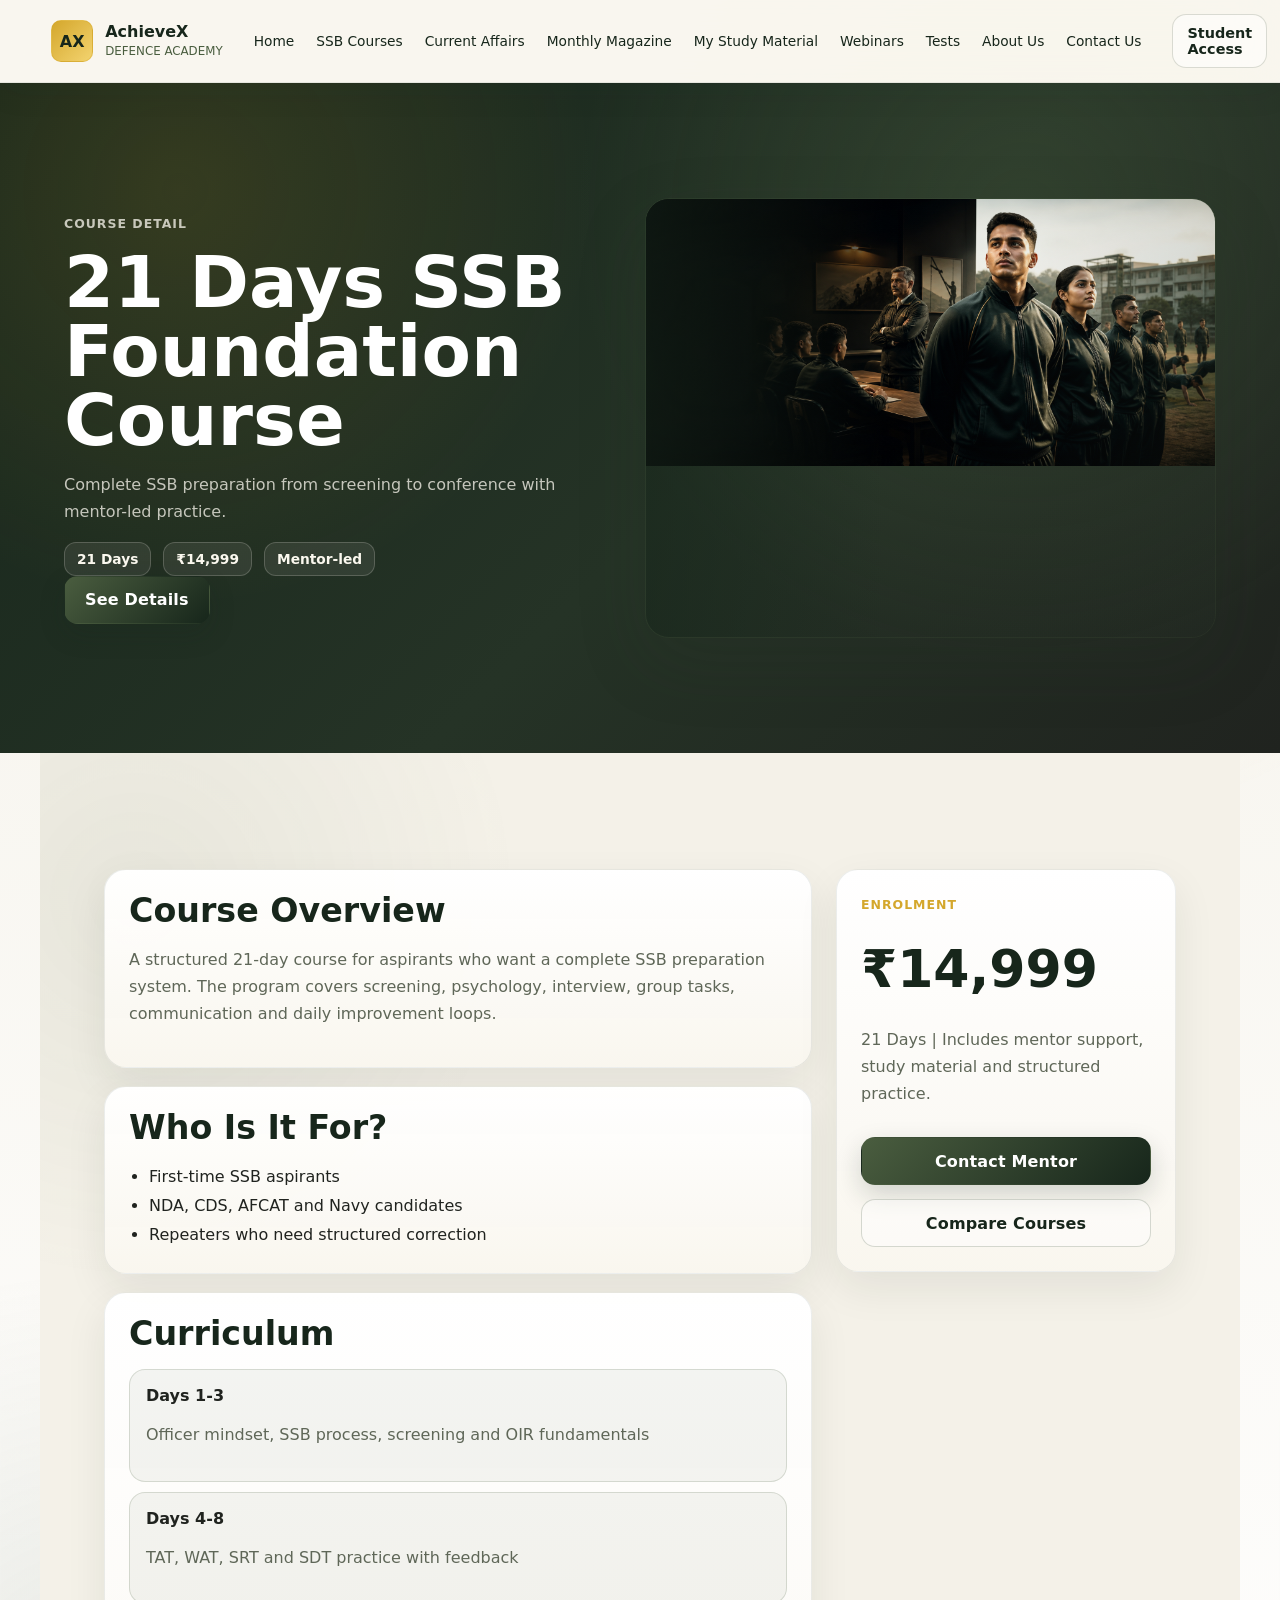
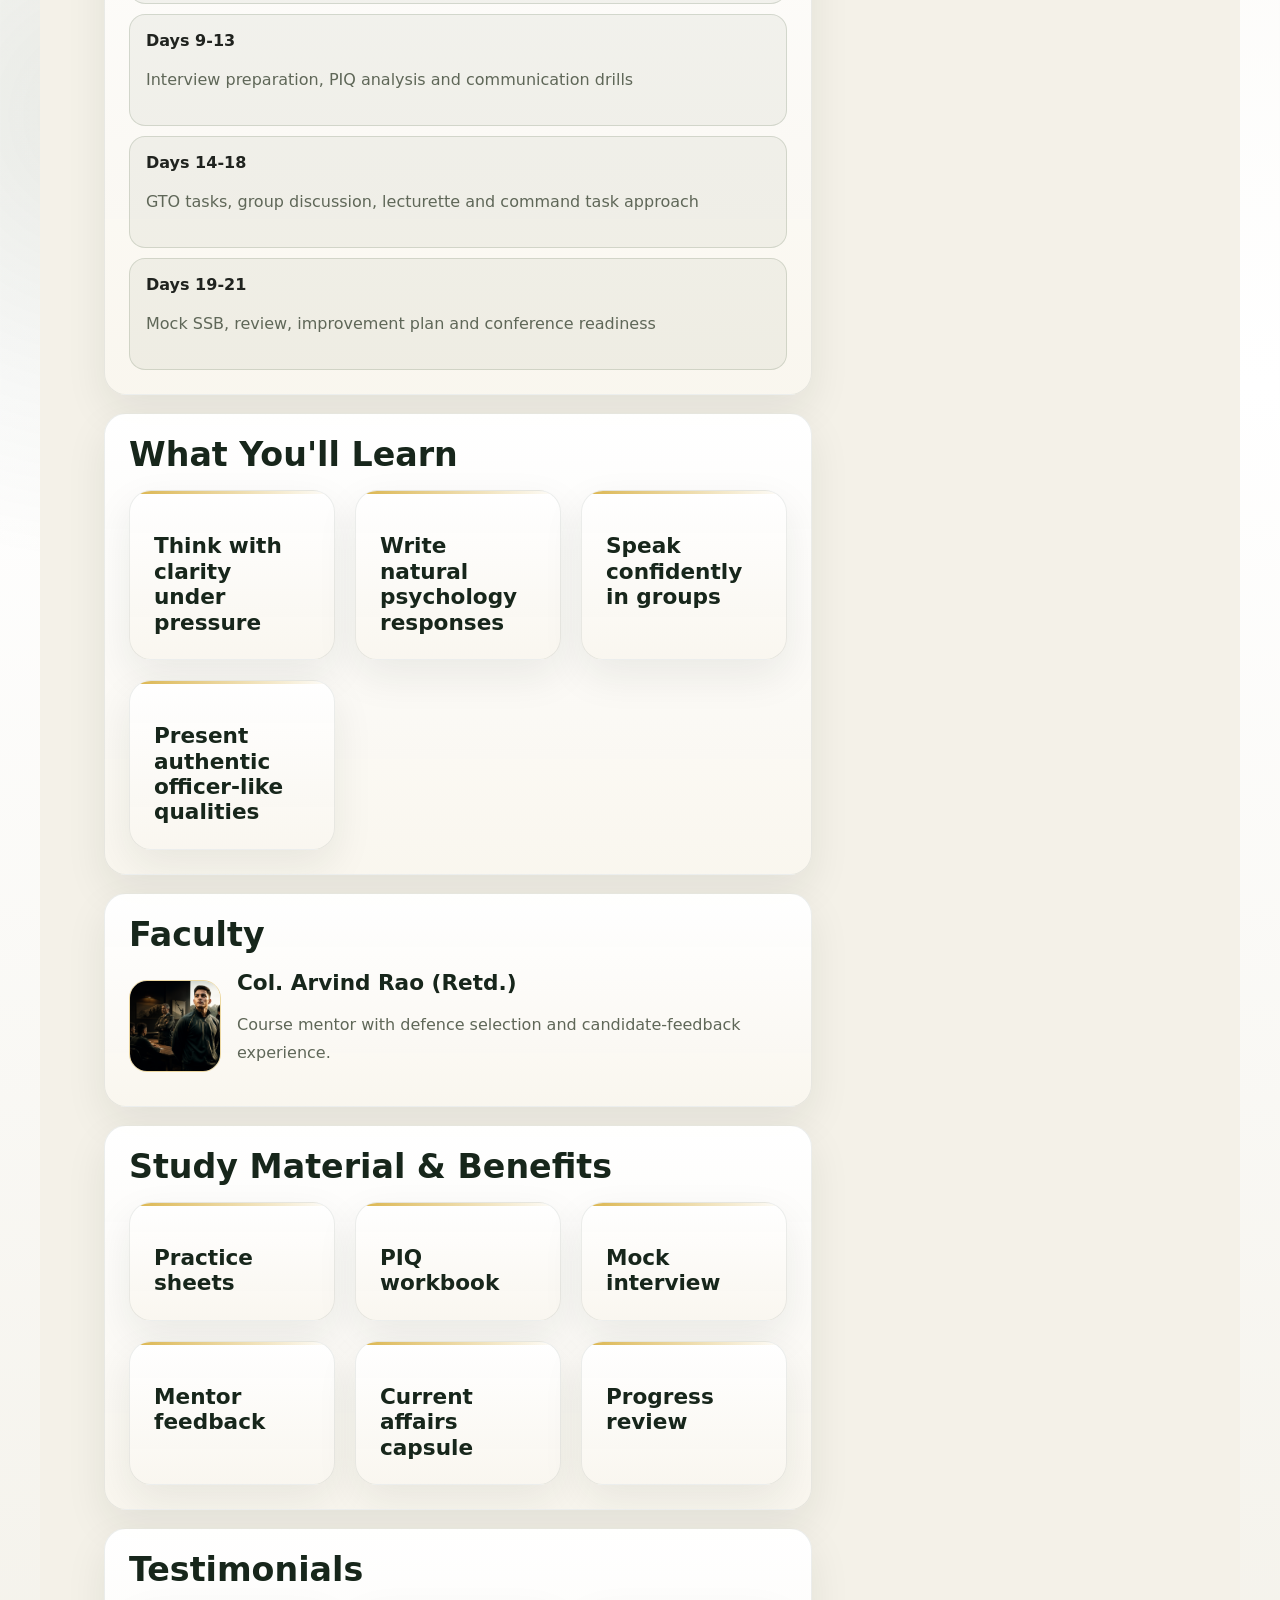
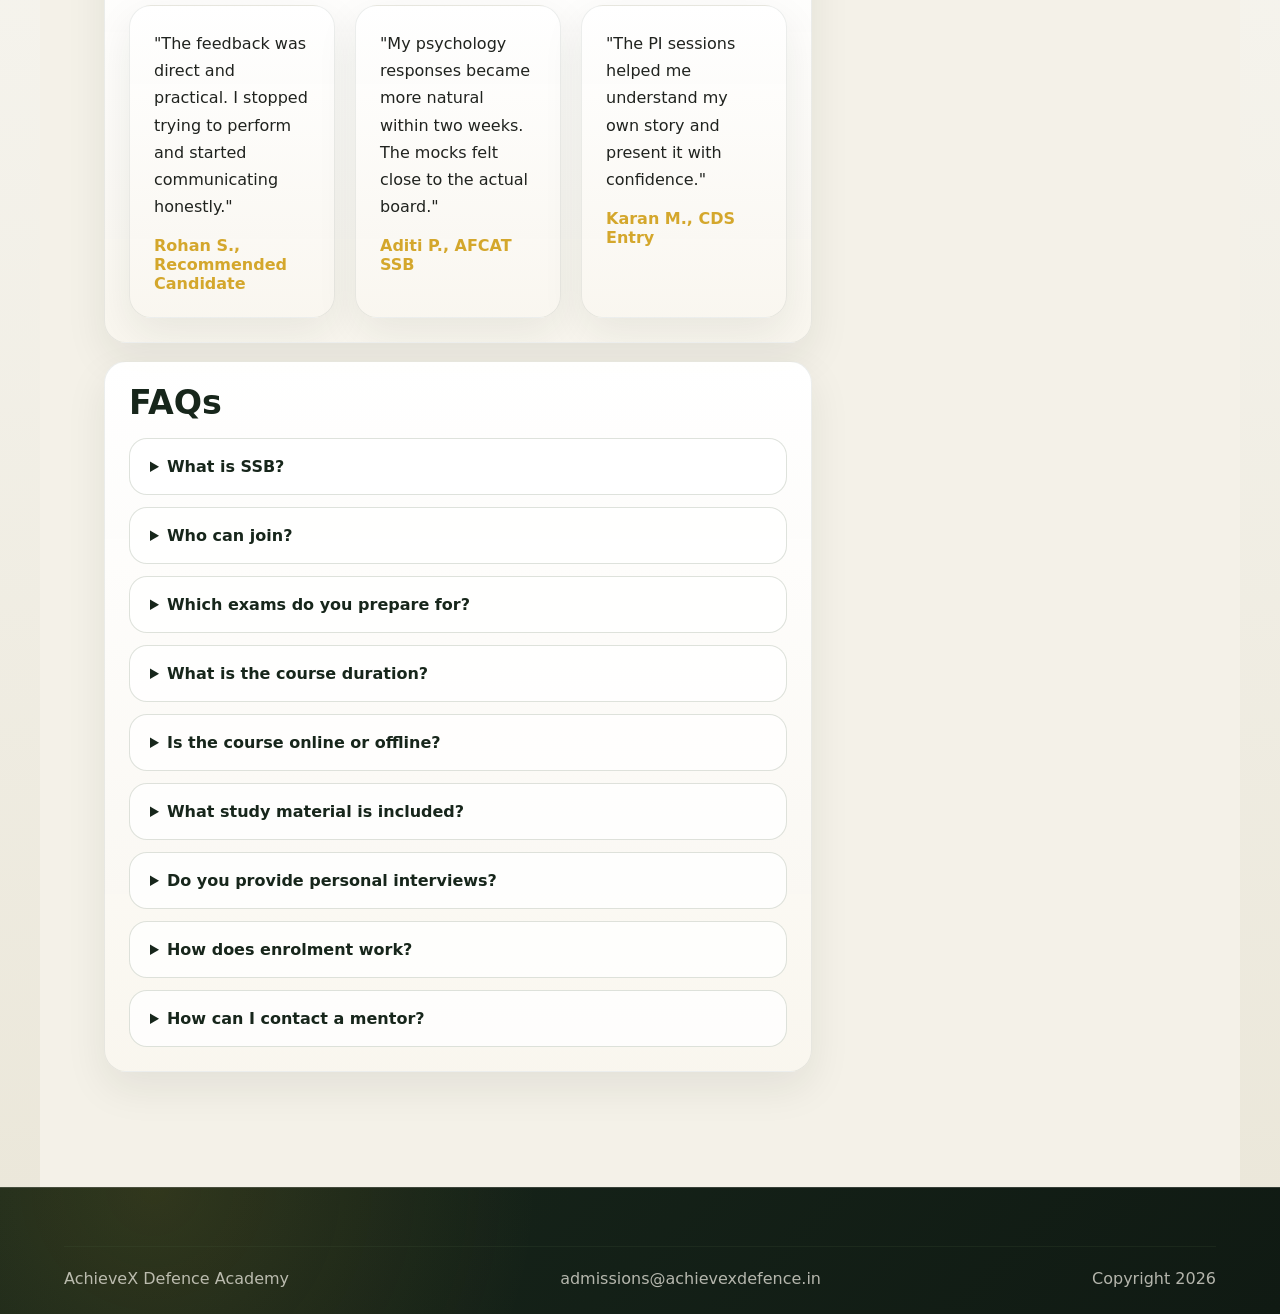
==== course.html @ bbbf5301 "Add files via upload" ====
<!doctype html>
<html lang="en">
  <head>
    <meta charset="UTF-8" />
    <meta name="viewport" content="width=device-width, initial-scale=1.0" />
    <title>Course Detail | AchieveX Defence Academy</title>
    <meta name="description" content="Detailed SSB course overview, curriculum, faculty, benefits, testimonials, FAQs and enrolment options." />
    <meta property="og:title" content="AchieveX Defence Academy Course Detail" />
    <meta property="og:description" content="Explore SSB course duration, curriculum, outcomes, pricing and mentor support." />
    <meta property="og:image" content="assets/ssb-hero.png" />
    <link rel="stylesheet" href="styles.css" />
  </head>
  <body>
    <header class="site-header" data-header>
      <a class="brand" href="index.html" aria-label="AchieveX Defence Academy home">
        <span class="brand-mark">AX</span>
        <span><strong>AchieveX</strong><small>Defence Academy</small></span>
      </a>
      <button class="menu-toggle icon-button" type="button" data-menu-toggle aria-label="Open navigation"><span></span><span></span><span></span></button>
      <nav class="main-nav" data-nav aria-label="Primary navigation">
        <a href="index.html#home">Home</a>
        <a href="index.html#courses">SSB Courses</a>
        <a href="index.html#current-affairs">Current Affairs</a>
        <a href="index.html#magazine">Monthly Magazine</a>
        <a href="index.html#materials">My Study Material</a>
        <a href="index.html#webinars">Webinars</a>
        <a href="index.html#tests">Tests</a>
        <a href="index.html#about">About Us</a>
        <a href="index.html#contact">Contact Us</a>
      </nav>
      <div class="header-actions">
        <a class="link-button" href="login.html">Student Access</a>
      </div>
    </header>

    <main>
      <section class="course-hero section-dark" data-course-detail>
        <div class="course-hero-copy reveal">
          <p class="eyebrow">Course Detail</p>
          <h1 data-course-title>SSB Course</h1>
          <p data-course-summary></p>
          <div class="course-meta-row">
            <span data-course-duration></span>
            <span data-course-price></span>
            <span>Mentor-led</span>
          </div>
          <a class="btn btn-primary" href="#contact">See Details</a>
        </div>
        <div class="course-hero-image reveal">
          <img src="assets/ssb-hero.png" alt="AchieveX course training environment" />
        </div>
      </section>

      <section class="section course-detail-layout">
        <article class="detail-main">
          <div class="detail-block reveal">
            <h2>Course Overview</h2>
            <p data-course-overview></p>
          </div>
          <div class="detail-block reveal">
            <h2>Who Is It For?</h2>
            <ul data-course-audience></ul>
          </div>
          <div class="detail-block reveal">
            <h2>Curriculum</h2>
            <div class="curriculum-list" data-course-curriculum></div>
          </div>
          <div class="detail-block reveal">
            <h2>What You'll Learn</h2>
            <div class="learning-grid" data-course-learning></div>
          </div>
          <div class="detail-block reveal">
            <h2>Faculty</h2>
            <div class="mini-mentor" data-course-faculty></div>
          </div>
          <div class="detail-block reveal">
            <h2>Study Material & Benefits</h2>
            <div class="benefit-grid" data-course-benefits></div>
          </div>
          <div class="detail-block reveal">
            <h2>Testimonials</h2>
            <div class="testimonial-grid compact" data-testimonials></div>
          </div>
          <div class="detail-block reveal">
            <h2>FAQs</h2>
            <div class="accordion" data-faqs></div>
          </div>
        </article>
        <aside class="pricing-card reveal">
          <p class="eyebrow">Enrolment</p>
          <h2 data-course-price-side></h2>
          <p data-course-side-copy></p>
          <a class="btn btn-primary" href="#contact">Contact Mentor</a>
          <a class="btn btn-secondary" href="index.html#courses">Compare Courses</a>
        </aside>
      </section>
    </main>

    <footer class="site-footer compact-footer">
      <div class="footer-bottom">
        <span>AchieveX Defence Academy</span>
        <span>admissions@achievexdefence.in</span>
        <span>Copyright 2026</span>
      </div>
    </footer>

    <script src="script.js"></script>
  </body>
</html>
---- styles.css ----
:root {
  --black: #17261b;
  --black-2: #253326;
  --charcoal: #20231f;
  --charcoal-2: #343a2f;
  --green: #17261b;
  --green-2: #253326;
  --olive: #4a5d3f;
  --ivory: #f4f1e8;
  --beige: #eae6d8;
  --gold: #d4a72c;
  --gold-2: #e6b936;
  --white: #ffffff;
  --soft: #fbf8ef;
  --muted: #5f6758;
  --line: rgba(74, 93, 63, 0.18);
  --line-gold: rgba(212, 167, 44, 0.42);
  --dark-line: rgba(244, 241, 232, 0.16);
  --shadow: 0 24px 70px rgba(37, 51, 38, 0.15);
  --radius: 24px;
  font-family: Inter, Manrope, Poppins, ui-sans-serif, system-ui, -apple-system, BlinkMacSystemFont, "Segoe UI", sans-serif;
  color: var(--charcoal);
  background: var(--ivory);
}

* {
  box-sizing: border-box;
}

html {
  scroll-behavior: smooth;
}

body {
  margin: 0;
  color: var(--charcoal);
  background:
    radial-gradient(circle at 82% 7%, rgba(212, 167, 44, 0.16), transparent 32rem),
    radial-gradient(circle at 8% 38%, rgba(74, 93, 63, 0.12), transparent 28rem),
    linear-gradient(180deg, var(--ivory), #ffffff 44%, var(--beige));
  overflow-x: hidden;
}

a {
  color: inherit;
  text-decoration: none;
}

img {
  display: block;
  max-width: 100%;
}

button,
input,
select,
textarea {
  font: inherit;
}

button {
  cursor: pointer;
}

.site-header {
  position: sticky;
  top: 0;
  z-index: 50;
  display: flex;
  align-items: center;
  gap: 22px;
  min-height: 78px;
  padding: 14px clamp(18px, 4vw, 54px);
  background: rgba(250, 247, 240, 0.86);
  border-bottom: 1px solid rgba(23, 38, 27, 0.08);
  box-shadow: 0 12px 30px rgba(23, 38, 27, 0.06);
  backdrop-filter: blur(18px);
}

.brand {
  display: inline-flex;
  align-items: center;
  gap: 12px;
  min-width: max-content;
}

.brand-mark {
  display: grid;
  place-items: center;
  width: 42px;
  height: 42px;
  border: 1px solid var(--line-gold);
  border-radius: 10px;
  color: var(--green);
  background: linear-gradient(135deg, var(--gold), #f3d36f);
  font-weight: 900;
  letter-spacing: 0;
}

.brand strong,
.brand small {
  display: block;
  line-height: 1.05;
}

.brand strong {
  color: var(--green);
  font-size: 1rem;
  letter-spacing: 0;
}

.brand small {
  margin-top: 4px;
  color: var(--olive);
  font-size: 0.74rem;
  text-transform: uppercase;
}

.main-nav {
  display: flex;
  align-items: center;
  justify-content: center;
  gap: 4px;
  flex: 1;
}

.main-nav a,
.main-nav button {
  border: 0;
  color: var(--green);
  background: transparent;
  padding: 10px 9px;
  border-radius: 12px;
  font-size: 0.86rem;
  white-space: nowrap;
  transition: color 180ms ease, background 180ms ease;
}

.main-nav a:hover,
.main-nav button:hover {
  color: var(--olive);
  background: rgba(74, 93, 63, 0.1);
}

.nav-group {
  position: relative;
}

.mega-menu {
  position: absolute;
  top: calc(100% + 10px);
  left: 0;
  display: grid;
  min-width: 260px;
  padding: 10px;
  opacity: 0;
  pointer-events: none;
  transform: translateY(8px);
  background: rgba(255, 255, 255, 0.96);
  border: 1px solid var(--line);
  border-radius: 18px;
  box-shadow: var(--shadow);
  transition: opacity 180ms ease, transform 180ms ease;
}

.nav-group:hover .mega-menu,
.nav-group:focus-within .mega-menu {
  opacity: 1;
  pointer-events: auto;
  transform: translateY(0);
}

.header-actions {
  display: flex;
  align-items: center;
  gap: 10px;
}

.link-button {
  color: var(--green);
  font-weight: 700;
  font-size: 0.9rem;
}

.btn {
  display: inline-flex;
  align-items: center;
  justify-content: center;
  min-height: 48px;
  padding: 0 20px;
  border-radius: 14px;
  border: 1px solid transparent;
  font-weight: 900;
  letter-spacing: 0.01em;
  transition: transform 180ms ease, box-shadow 180ms ease, border-color 180ms ease, background 180ms ease;
}

.btn:hover {
  transform: translateY(-2px);
}

.btn-primary {
  color: var(--white);
  background: linear-gradient(135deg, var(--olive), var(--green));
  box-shadow: 0 10px 26px rgba(23, 38, 27, 0.18);
}

.btn-primary:hover {
  box-shadow: 0 14px 30px rgba(23, 38, 27, 0.22);
}

.btn-secondary {
  color: var(--green);
  background: rgba(255, 255, 255, 0.42);
  border-color: rgba(74, 93, 63, 0.22);
}

.btn-secondary:hover {
  border-color: var(--line-gold);
  box-shadow: 0 12px 34px rgba(74, 93, 63, 0.14);
}

.btn-small {
  min-height: 42px;
  padding-inline: 16px;
  font-size: 0.88rem;
}

.btn-ghost {
  min-height: 42px;
  color: var(--gold);
  background: rgba(212, 167, 44, 0.1);
  border-color: var(--line-gold);
}

.site-header .link-button {
  padding: 10px 14px;
  border: 1px solid rgba(74, 93, 63, 0.2);
  border-radius: 14px;
  background: rgba(255, 255, 255, 0.5);
}

.hero .btn-secondary,
.course-hero .btn-secondary,
.login-hero .btn-secondary,
#journey .btn-secondary,
.site-footer .btn-secondary,
.menu-toggle {
  display: none;
  width: 44px;
  height: 44px;
  border: 1px solid var(--line);
  border-radius: 12px;
  background: var(--white);
}

.menu-toggle span {
  display: block;
  width: 18px;
  height: 2px;
  margin: 4px auto;
  background: var(--green);
}

.section-dark,
.section {
  position: relative;
  padding: clamp(72px, 9vw, 126px) clamp(18px, 5vw, 72px);
}

.section-panel {
  background:
    radial-gradient(circle at 12% 8%, rgba(212, 167, 44, 0.12), transparent 24rem),
    linear-gradient(180deg, var(--ivory), var(--beige));
  border-block: 1px solid rgba(74, 93, 63, 0.14);
}

.hero {
  display: grid;
  grid-template-columns: minmax(0, 0.88fr) minmax(360px, 1.12fr);
  align-items: center;
  min-height: calc(100vh - 78px);
  gap: clamp(30px, 5vw, 76px);
  overflow: hidden;
  background:
    linear-gradient(115deg, rgba(23, 38, 27, 0.96), rgba(21, 31, 26, 0.92) 48%, rgba(14, 17, 14, 0.96)),
    radial-gradient(circle at 12% 18%, rgba(74, 93, 63, 0.78), transparent 30rem),
    radial-gradient(circle at 64% 18%, rgba(212, 167, 44, 0.18), transparent 28rem);
  box-shadow: inset 0 1px 0 rgba(255, 255, 255, 0.04);
}

.hero::before {
  content: "";
  position: absolute;
  inset: 0;
  pointer-events: none;
  opacity: 0.16;
  background-image:
    linear-gradient(rgba(244, 241, 232, 0.08) 1px, transparent 1px),
    linear-gradient(90deg, rgba(244, 241, 232, 0.06) 1px, transparent 1px);
  background-size: 56px 56px;
  mask-image: linear-gradient(180deg, black, transparent 82%);
}

.hero-content,
.hero-media {
  position: relative;
  z-index: 1;
}

.eyebrow {
  margin: 0 0 14px;
  color: var(--gold);
  font-size: 0.78rem;
  font-weight: 900;
  letter-spacing: 0.08em;
  text-transform: uppercase;
}

h1,
h2,
h3,
p {
  overflow-wrap: anywhere;
}

h1,
h2,
h3 {
  margin: 0;
  color: var(--green);
  letter-spacing: 0;
}

h1 {
  max-width: 760px;
  font-size: clamp(3rem, 6vw, 4.5rem);
  line-height: 0.96;
}

h2 {
  font-size: clamp(2.2rem, 4.2vw, 3.25rem);
  line-height: 1.02;
}

h3 {
  font-size: 1.35rem;
  line-height: 1.18;
}

p {
  color: var(--muted);
  line-height: 1.7;
}

.hero h1,
.hero h2,
.hero h3,
.course-hero h1,
.course-hero h2,
.course-hero h3,
.login-hero h1,
.login-hero h2,
.login-hero h3,
#journey h1,
#journey h2,
#journey h3,
.site-footer h1,
.site-footer h2,
.site-footer h3 {
  color: var(--white);
}

.hero p,
.course-hero p,
.login-hero p,
#journey p,
.site-footer p {
  color: rgba(244, 241, 232, 0.78);
}

.hero-copy {
  max-width: 650px;
  margin: 24px 0;
  color: var(--soft);
  font-size: clamp(1.04rem, 1.6vw, 1.2rem);
}

.exam-pills,
.hero-actions,
.center-actions,
.course-meta-row,
.social-row {
  display: flex;
  flex-wrap: wrap;
  gap: 12px;
  align-items: center;
}

.exam-pills span,
.course-meta-row span {
  display: inline-flex;
  min-height: 34px;
  align-items: center;
  padding: 0 12px;
  color: var(--soft);
  border: 1px solid rgba(244, 241, 232, 0.2);
  border-radius: 12px;
  background: rgba(244, 241, 232, 0.08);
  font-weight: 800;
  font-size: 0.86rem;
}

.hero-actions {
  margin-top: 34px;
}

.hero-media {
  min-height: 610px;
  border-radius: var(--radius);
  overflow: hidden;
  box-shadow: var(--shadow);
  border: 1px solid rgba(244, 241, 232, 0.14);
}

.hero-media::after,
.split-media::after,
.course-hero-image::after {
  content: "";
  position: absolute;
  inset: 0;
  background: linear-gradient(90deg, rgba(23, 38, 27, 0.58), transparent 42%, rgba(37, 51, 38, 0.18));
  pointer-events: none;
}

.hero-media img,
.split-media img,
.course-hero-image img {
  width: 100%;
  height: 100%;
  object-fit: cover;
}

.stats-strip {
  display: grid;
  grid-template-columns: repeat(4, 1fr);
  padding: 24px clamp(18px, 5vw, 72px);
  background: linear-gradient(90deg, var(--green), #213325 52%, var(--green-2));
  border-block: 1px solid rgba(255, 255, 255, 0.08);
  box-shadow: inset 0 1px 0 rgba(255, 255, 255, 0.06);
}

.course-hero,
.login-hero {
  color: var(--soft);
  background:
    radial-gradient(circle at 14% 16%, rgba(212, 167, 44, 0.14), transparent 26rem),
    radial-gradient(circle at 80% 20%, rgba(74, 93, 63, 0.34), transparent 28rem),
    linear-gradient(135deg, var(--green), var(--green-2) 56%, var(--charcoal));
}

.stat {
  padding: 12px 24px;
  border-right: 1px solid var(--dark-line);
}

.stat:last-child {
  border-right: 0;
}

.stat strong {
  display: block;
  color: var(--gold);
  font-size: clamp(2rem, 4vw, 3.1rem);
  line-height: 1;
}

.stat span {
  display: block;
  margin-top: 8px;
  color: var(--soft);
  font-weight: 800;
}

.section-heading {
  max-width: 760px;
  margin: 0 auto 42px;
  text-align: center;
}

#goals {
  background:
    radial-gradient(circle at 78% 12%, rgba(212, 167, 44, 0.14), transparent 20rem),
    linear-gradient(180deg, var(--beige), #efe9d9);
}

#courses,
#materials,
#why,
#success,
#contact,
.course-detail-layout {
  background:
    radial-gradient(circle at 8% 4%, rgba(74, 93, 63, 0.08), transparent 24rem),
    var(--ivory);
}

#current-affairs,
#about,
#mentors,
#faq {
  background: var(--white);
}

#magazine,
#tests {
  background:
    linear-gradient(180deg, #f8f5ed, var(--beige));
}

#journey {
  color: var(--soft);
  background:
    radial-gradient(circle at 18% 10%, rgba(212, 167, 44, 0.16), transparent 24rem),
    radial-gradient(circle at 76% 32%, rgba(74, 93, 63, 0.32), transparent 28rem),
    linear-gradient(135deg, var(--green), var(--green-2) 54%, var(--charcoal));
  border-block-color: var(--dark-line);
}

.goal-grid,
.course-grid,
.article-grid,
.magazine-grid,
.resource-grid,
.test-grid,
.webinar-grid,
.feature-grid,
.mentor-grid,
.testimonial-grid,
.learning-grid,
.benefit-grid {
  display: grid;
  grid-template-columns: repeat(3, minmax(0, 1fr));
  gap: 20px;
  max-width: 1180px;
  margin: 0 auto;
}

.goal-grid {
  grid-template-columns: repeat(4, minmax(0, 1fr));
}

.course-grid,
.mentor-grid {
  grid-template-columns: repeat(3, minmax(0, 1fr));
}

.card,
.course-card,
.article-card,
.magazine-card,
.resource-card,
.test-card,
.webinar-card,
.feature-card,
.mentor-card,
.testimonial-card,
.detail-block,
.pricing-card,
.login-card,
.dashboard-preview,
.contact-form {
  position: relative;
  padding: 24px;
  border: 1px solid rgba(23, 38, 27, 0.08);
  border-radius: 22px;
  background: linear-gradient(180deg, rgba(255, 255, 255, 0.97), rgba(249, 246, 239, 0.96));
  box-shadow: 0 16px 42px rgba(23, 38, 27, 0.08);
  overflow: hidden;
}

.card::before,
.course-card::before,
.feature-card::before {
  content: "";
  position: absolute;
  inset: 0 0 auto;
  height: 3px;
  background: linear-gradient(90deg, var(--gold), transparent);
  opacity: 0.85;
}

.goal-card,
.course-card,
.article-card,
.magazine-card,
.resource-card,
.test-card,
.webinar-card,
.feature-card,
.mentor-card,
.testimonial-card {
  transition: transform 180ms ease, border-color 180ms ease, box-shadow 180ms ease;
}

.goal-card:hover,
.course-card:hover,
.article-card:hover,
.magazine-card:hover,
.resource-card:hover,
.test-card:hover,
.webinar-card:hover,
.feature-card:hover,
.mentor-card:hover,
.testimonial-card:hover {
  transform: translateY(-6px);
  border-color: var(--line-gold);
  box-shadow: 0 22px 56px rgba(74, 93, 63, 0.16);
}

.goal-card {
  min-height: 230px;
}

.icon-chip,
.badge {
  display: inline-flex;
  align-items: center;
  justify-content: center;
  min-width: 44px;
  height: 44px;
  border-radius: 14px;
  color: var(--gold);
  border: 1px solid var(--line-gold);
  background: rgba(212, 167, 44, 0.12);
  font-weight: 900;
}

.badge {
  min-width: auto;
  height: 30px;
  padding-inline: 10px;
  border-radius: 999px;
  font-size: 0.78rem;
}

.card h3,
.course-card h3,
.article-card h3,
.magazine-card h3,
.resource-card h3,
.test-card h3,
.webinar-card h3,
.feature-card h3,
.mentor-card h3 {
  margin-top: 18px;
}

.card p,
.course-card p,
.article-card p,
.magazine-card p,
.resource-card p,
.test-card p,
.webinar-card p,
.feature-card p,
.mentor-card p {
  margin: 12px 0 18px;
}

.course-list {
  display: grid;
  gap: 10px;
  margin: 18px 0;
  padding: 0;
  list-style: none;
}

.course-list li {
  color: var(--charcoal);
  padding-left: 18px;
  position: relative;
}

.course-list li::before {
  content: "";
  position: absolute;
  left: 0;
  top: 0.65em;
  width: 7px;
  height: 7px;
  border-radius: 50%;
  background: var(--gold);
}

.price {
  color: var(--gold);
  font-size: 1.55rem;
  font-weight: 900;
}

.resource-toolbar {
  display: grid;
  grid-template-columns: minmax(220px, 360px) 1fr;
  gap: 16px;
  max-width: 1180px;
  margin: 0 auto 22px;
}

.search-field,
label {
  display: grid;
  gap: 8px;
  color: var(--green);
  font-weight: 800;
  font-size: 0.9rem;
}

input,
select,
textarea {
  width: 100%;
  color: var(--green);
  background: rgba(255, 255, 255, 0.88);
  border: 1px solid rgba(74, 93, 63, 0.24);
  border-radius: 14px;
  min-height: 46px;
  padding: 12px 14px;
  outline: none;
}

textarea {
  resize: vertical;
}

input:focus,
select:focus,
textarea:focus {
  border-color: var(--gold);
  box-shadow: 0 0 0 3px rgba(212, 167, 44, 0.16);
}

.filter-tabs {
  display: flex;
  flex-wrap: wrap;
  gap: 8px;
  align-content: end;
}

.filter-tabs button {
  min-height: 38px;
  padding-inline: 12px;
  color: var(--green);
  background: rgba(255, 255, 255, 0.66);
  border: 1px solid var(--line);
  border-radius: 12px;
}

.filter-tabs button.active {
  color: var(--white);
  background: var(--gold);
  border-color: var(--gold);
  font-weight: 900;
}

.magazine-cover {
  aspect-ratio: 4 / 5;
  display: grid;
  align-content: space-between;
  padding: 18px;
  border-radius: 18px;
  border: 1px solid var(--line-gold);
  background:
    linear-gradient(145deg, rgba(212, 167, 44, 0.22), transparent 48%),
    radial-gradient(circle at 25% 20%, rgba(244, 241, 232, 0.22), transparent 6rem),
    var(--olive);
}

.magazine-cover strong {
  color: var(--gold);
  font-size: 1.8rem;
  line-height: 1;
}

.split-section,
.contact-layout,
.course-hero,
.login-hero {
  display: grid;
  grid-template-columns: minmax(0, 0.95fr) minmax(360px, 1.05fr);
  align-items: center;
  gap: clamp(28px, 5vw, 70px);
}

.split-copy p {
  max-width: 680px;
}

.split-media,
.course-hero-image {
  position: relative;
  min-height: 440px;
  border-radius: var(--radius);
  overflow: hidden;
  border: 1px solid var(--line);
  box-shadow: var(--shadow);
}

.timeline {
  display: grid;
  grid-template-columns: repeat(6, minmax(160px, 1fr));
  gap: 14px;
  max-width: 1220px;
  margin: 0 auto;
}

.timeline-item {
  position: relative;
  padding: 24px 18px;
  border: 1px solid rgba(244, 241, 232, 0.18);
  border-radius: 20px;
  background: rgba(244, 241, 232, 0.07);
}

.timeline-item::before {
  content: "";
  display: block;
  width: 14px;
  height: 14px;
  margin-bottom: 18px;
  border-radius: 50%;
  background: var(--gold);
  box-shadow: 0 0 0 8px rgba(255, 200, 61, 0.12);
}

.timeline-item strong {
  color: var(--gold);
}

.mentor-photo {
  position: relative;
  aspect-ratio: 16 / 11;
  margin: -24px -24px 20px;
  overflow: hidden;
  background: var(--green);
}

.mentor-photo img {
  width: 100%;
  height: 100%;
  object-fit: cover;
  filter: saturate(0.82) contrast(1.05);
}

.mentor-card:nth-child(2) .mentor-photo img {
  object-position: 70% center;
}

.mentor-card:nth-child(3) .mentor-photo img {
  object-position: 28% center;
}

.testimonial-card blockquote {
  margin: 0;
  color: var(--charcoal);
  line-height: 1.7;
}

.testimonial-card cite {
  display: block;
  margin-top: 16px;
  color: var(--gold);
  font-style: normal;
  font-weight: 900;
}

.accordion {
  display: grid;
  gap: 12px;
  max-width: 880px;
  margin: 0 auto;
}

.accordion details {
  border: 1px solid var(--line);
  border-radius: 18px;
  background: rgba(255, 255, 255, 0.78);
  padding: 18px 20px;
}

.accordion summary {
  cursor: pointer;
  color: var(--green);
  font-weight: 900;
}

.accordion p {
  margin-bottom: 0;
}

.contact-layout {
  max-width: 1180px;
  margin: 0 auto;
  align-items: start;
}

.contact-list p {
  margin: 10px 0;
}

.social-row a {
  color: var(--gold);
  font-weight: 900;
}

iframe {
  width: 100%;
  height: 280px;
  margin-top: 26px;
  border: 1px solid var(--line);
  border-radius: 20px;
  filter: grayscale(1) invert(0.9) contrast(0.86);
}

.contact-form {
  display: grid;
  gap: 16px;
  border: 1px solid rgba(212, 167, 44, 0.2);
  background: linear-gradient(180deg, rgba(255, 255, 255, 0.96), rgba(244, 241, 232, 0.9));
}

.login-hero label,
.course-hero label {
  color: var(--soft);
}

.login-hero input,
.login-hero select,
.login-hero textarea {
  color: var(--green);
  background: rgba(255, 255, 255, 0.94);
  border-color: rgba(244, 241, 232, 0.28);
}

.login-hero .login-card,
.login-hero .dashboard-preview {
  color: var(--soft);
  background: rgba(244, 241, 232, 0.08);
  border-color: rgba(244, 241, 232, 0.18);
  box-shadow: 0 24px 70px rgba(0, 0, 0, 0.22);
}

.login-hero .login-card p,
.login-hero .dashboard-preview p,
.login-hero .dashboard-grid p {
  color: rgba(244, 241, 232, 0.72);
}

.login-hero .dashboard-grid article {
  background: rgba(244, 241, 232, 0.1);
  border-color: rgba(244, 241, 232, 0.16);
}

.login-hero .dashboard-grid h3 {
  color: var(--white);
}

.site-footer {
  padding: 56px clamp(18px, 5vw, 72px) 26px;
  color: var(--soft);
  background:
    radial-gradient(circle at 12% 0%, rgba(212, 167, 44, 0.14), transparent 24rem),
    linear-gradient(135deg, var(--green), #101a13);
  border-top: 1px solid var(--dark-line);
}

.site-footer .brand strong {
  color: var(--white);
}

.site-footer .brand small,
.site-footer .footer-grid a,
.site-footer .footer-bottom {
  color: rgba(244, 241, 232, 0.72);
}

.footer-brand {
  max-width: 1180px;
  margin: 0 auto 34px;
}

.footer-brand p {
  max-width: 520px;
}

.footer-grid {
  display: grid;
  grid-template-columns: repeat(4, 1fr);
  gap: 24px;
  max-width: 1180px;
  margin: 0 auto;
}

.footer-grid h3 {
  margin-bottom: 14px;
  color: var(--gold);
  font-size: 1rem;
}

.footer-grid a {
  display: block;
  color: var(--muted);
  margin: 10px 0;
}

.footer-bottom {
  display: flex;
  flex-wrap: wrap;
  justify-content: space-between;
  gap: 16px;
  max-width: 1180px;
  margin: 34px auto 0;
  padding-top: 22px;
  border-top: 1px solid var(--line);
  color: var(--muted);
}

.compact-footer {
  padding-top: 24px;
}

.form-status.success {
  color: #9ce0b4;
}

.form-status.error {
  color: #ffb3a7;
}

.connect-grid {
  display: grid;
  grid-template-columns: repeat(4, 1fr);
  gap: 12px;
  margin-top: 22px;
}

.connect-grid button {
  min-height: 96px;
  color: var(--white);
  border: 1px solid rgba(244, 241, 232, 0.18);
  border-radius: 18px;
  background: rgba(244, 241, 232, 0.08);
  font-weight: 900;
}

.connect-grid button:hover {
  color: var(--green);
  background: var(--gold);
}

.success-mark {
  display: grid;
  place-items: center;
  width: 62px;
  height: 62px;
  margin-bottom: 16px;
  color: var(--green);
  background: var(--gold);
  border-radius: 50%;
  font-weight: 900;
}

.sticky-lead {
  position: fixed;
  right: 16px;
  bottom: 16px;
  z-index: 40;
  display: none;
}

.course-hero {
  min-height: 640px;
}

.course-detail-layout {
  display: grid;
  grid-template-columns: minmax(0, 1fr) 340px;
  align-items: start;
  gap: 24px;
  max-width: 1200px;
  margin: 0 auto;
}

.detail-main {
  display: grid;
  gap: 18px;
}

.detail-block h2 {
  margin-bottom: 18px;
  font-size: clamp(1.8rem, 2.6vw, 2.5rem);
}

.detail-block ul {
  margin: 0;
  padding-left: 20px;
  line-height: 1.8;
}

.curriculum-list {
  display: grid;
  gap: 10px;
}

.curriculum-list article {
  padding: 16px;
  border: 1px solid var(--line);
  border-radius: 16px;
  background: rgba(74, 93, 63, 0.06);
}

.pricing-card {
  position: sticky;
  top: 100px;
  display: grid;
  gap: 14px;
}

.mini-mentor {
  display: grid;
  grid-template-columns: 92px 1fr;
  gap: 16px;
  align-items: center;
}

.mini-mentor img {
  width: 92px;
  height: 92px;
  object-fit: cover;
  border-radius: 18px;
  border: 1px solid var(--line-gold);
}

.login-page {
  min-height: calc(100vh - 78px);
}

.login-hero {
  min-height: calc(100vh - 78px);
}

.login-card form {
  display: grid;
  gap: 16px;
  margin-top: 24px;
}

.dashboard-preview {
  display: grid;
  gap: 18px;
}

.dashboard-top {
  display: flex;
  justify-content: space-between;
  align-items: end;
  color: var(--green);
  font-weight: 900;
}

.dashboard-top strong {
  color: var(--gold);
  font-size: 2.4rem;
}

.progress-bar {
  height: 12px;
  border-radius: 999px;
  background: rgba(74, 93, 63, 0.12);
  overflow: hidden;
}

.progress-bar span {
  display: block;
  height: 100%;
  border-radius: inherit;
  background: linear-gradient(90deg, var(--gold), var(--olive));
}

.dashboard-grid {
  display: grid;
  grid-template-columns: repeat(2, minmax(0, 1fr));
  gap: 12px;
}

.dashboard-grid article {
  padding: 16px;
  border: 1px solid var(--line);
  border-radius: 16px;
  background: rgba(74, 93, 63, 0.06);
}

.dashboard-grid h3 {
  font-size: 1rem;
}

.dashboard-grid p {
  margin: 8px 0 0;
}

.reveal {
  opacity: 0;
  transform: translateY(18px);
  transition: opacity 600ms ease, transform 600ms ease;
}

.reveal.visible {
  opacity: 1;
  transform: translateY(0);
}

@media (max-width: 1180px) {
  .main-nav {
    position: fixed;
    inset: 78px 0 auto 0;
    display: grid;
    justify-content: stretch;
    gap: 0;
    max-height: calc(100vh - 78px);
    overflow: auto;
    padding: 20px;
    background: #11130f;
    border-bottom: 1px solid var(--line);
    transform: translateY(-120%);
    transition: transform 220ms ease;
  }

  .main-nav.open {
    transform: translateY(0);
  }

  .main-nav a,
  .main-nav button {
    text-align: left;
    border-radius: 12px;
    padding: 14px;
  }

  .mega-menu {
    position: static;
    opacity: 1;
    pointer-events: auto;
    transform: none;
    box-shadow: none;
    margin: 4px 0 10px 14px;
    min-width: 0;
  }

  .menu-toggle {
    display: block;
    margin-left: auto;
  }

  .header-actions {
    display: none;
  }

  .hero,
  .split-section,
  .contact-layout,
  .course-hero,
  .login-hero {
    grid-template-columns: 1fr;
  }

  .hero-media,
  .split-media,
  .course-hero-image {
    min-height: 380px;
  }

  .goal-grid {
    grid-template-columns: repeat(3, minmax(0, 1fr));
  }

  .timeline {
    grid-template-columns: repeat(3, minmax(0, 1fr));
  }

  .course-detail-layout {
    grid-template-columns: 1fr;
  }

  .pricing-card {
    position: static;
  }
}

@media (max-width: 760px) {
  .site-header {
    min-height: 70px;
    padding-inline: 16px;
  }

  .main-nav {
    top: 70px;
  }

  .section,
  .section-dark {
    padding: 64px 16px;
  }

  h1 {
    font-size: clamp(2.65rem, 13vw, 3.4rem);
  }

  .hero {
    min-height: auto;
    padding-top: 54px;
  }

  .hero-media,
  .split-media,
  .course-hero-image {
    min-height: 310px;
    border-radius: 18px;
  }

  .stats-strip,
  .goal-grid,
  .course-grid,
  .article-grid,
  .magazine-grid,
  .resource-grid,
  .test-grid,
  .webinar-grid,
  .feature-grid,
  .mentor-grid,
  .testimonial-grid,
  .learning-grid,
  .benefit-grid,
  .footer-grid,
  .dashboard-grid,
  .resource-toolbar,
  .form-grid,
  .connect-grid {
    grid-template-columns: 1fr;
  }

  .stat {
    border-right: 0;
    border-bottom: 1px solid var(--line);
  }

  .stat:last-child {
    border-bottom: 0;
  }

  .sticky-lead {
    display: inline-flex;
  }

  .footer-bottom {
    display: grid;
  }

  .lead-form {
    padding-top: 50px;
  }

  .otp-row {
    grid-template-columns: 1fr;
  }
}

@media (max-width: 440px) {
  .brand small {
    display: none;
  }

  .brand-mark {
    width: 38px;
    height: 38px;
  }

  .btn {
    width: 100%;
  }

  .exam-pills span,
  .course-meta-row span {
    flex: 1 1 auto;
    justify-content: center;
  }
}
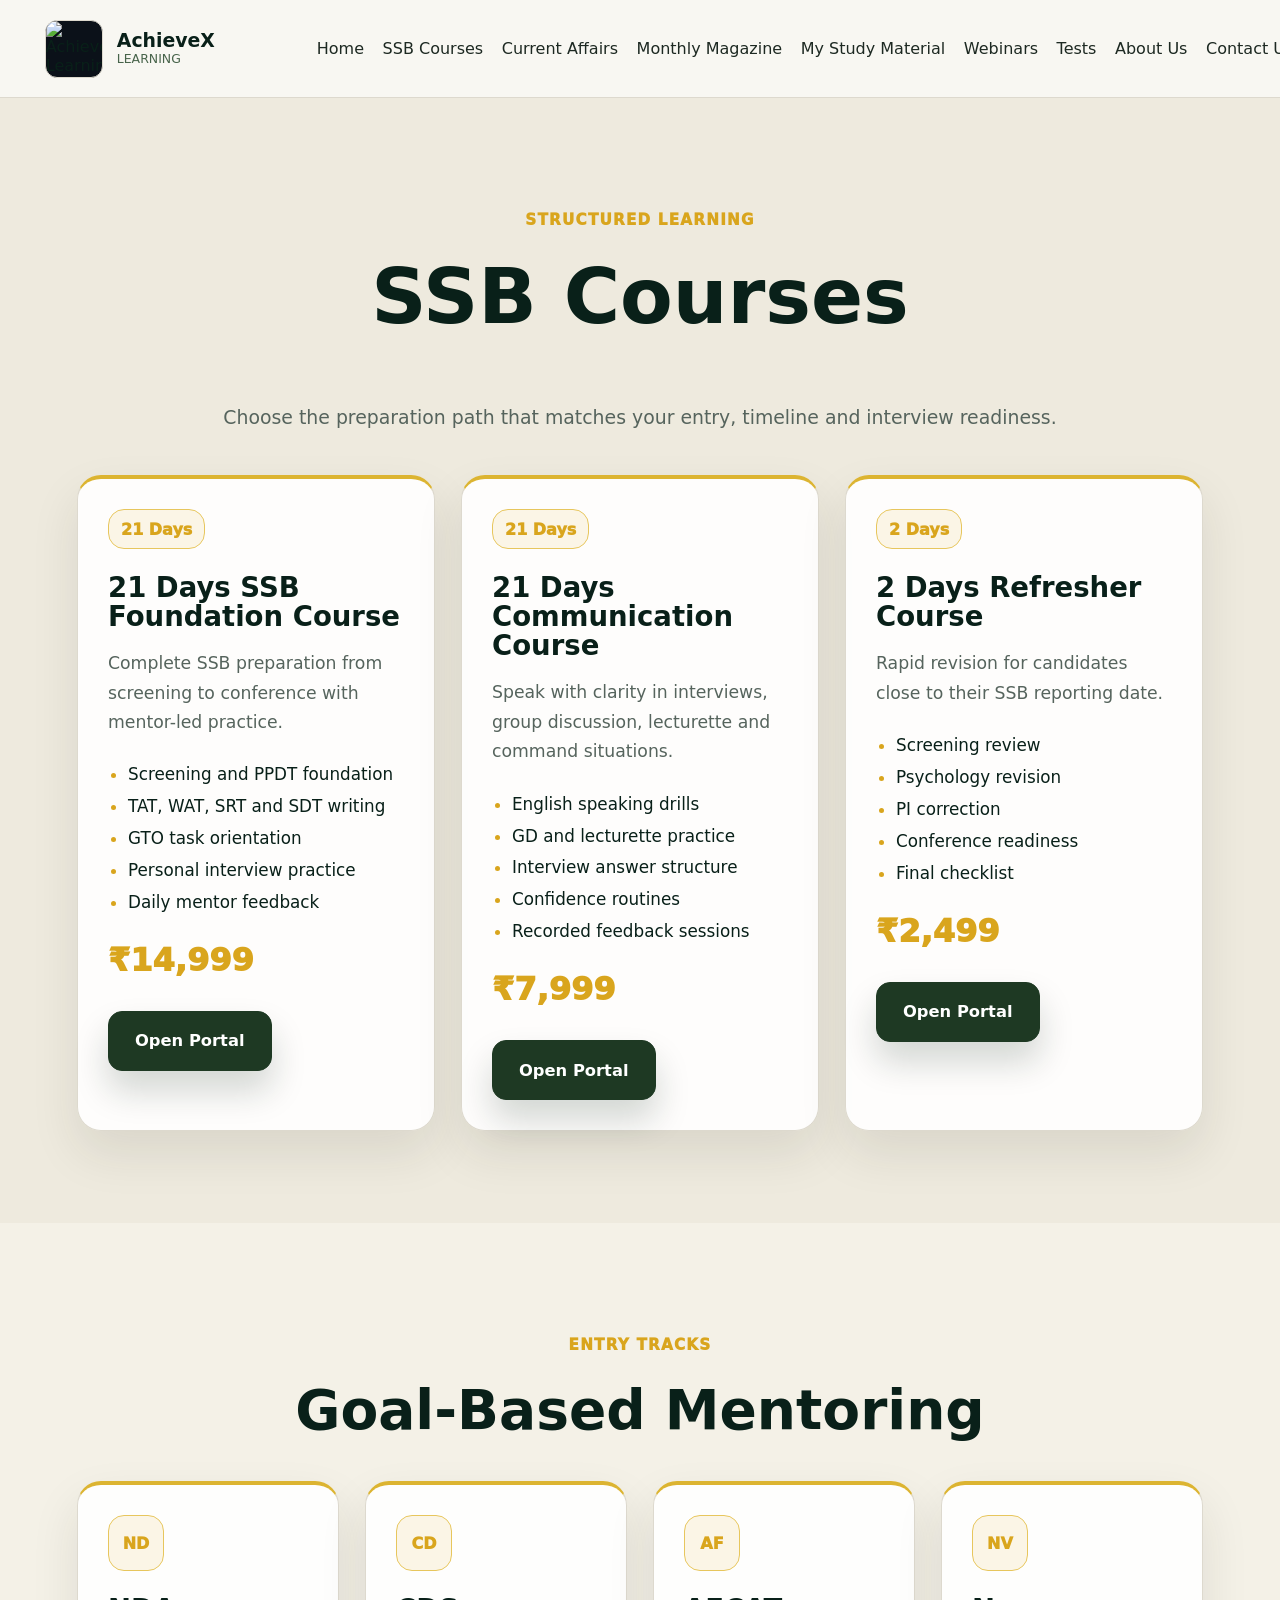
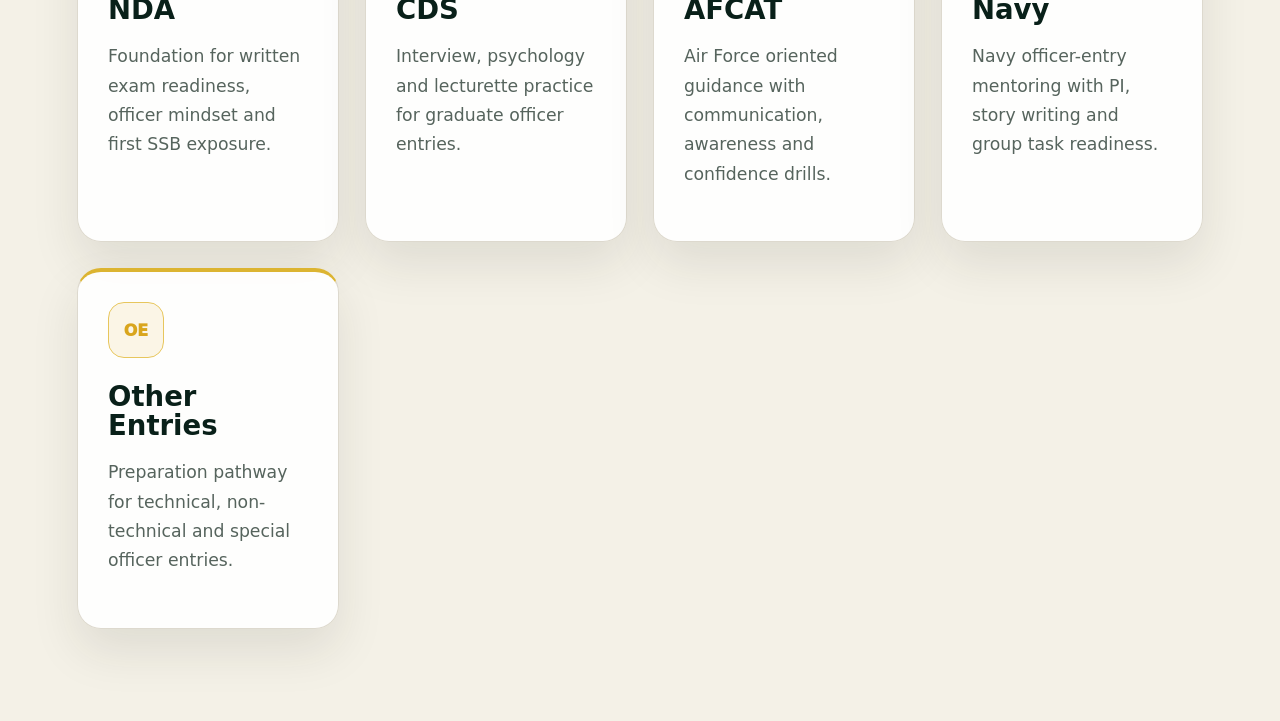
==== commit 365a22ce: "Add files via upload" ====
--- a/course.html
+++ b/course.html
@@ -3,106 +3,76 @@
   <head>
     <meta charset="UTF-8" />
     <meta name="viewport" content="width=device-width, initial-scale=1.0" />
-    <title>Course Detail | AchieveX Defence Academy</title>
-    <meta name="description" content="Detailed SSB course overview, curriculum, faculty, benefits, testimonials, FAQs and enrolment options." />
-    <meta property="og:title" content="AchieveX Defence Academy Course Detail" />
-    <meta property="og:description" content="Explore SSB course duration, curriculum, outcomes, pricing and mentor support." />
-    <meta property="og:image" content="assets/ssb-hero.png" />
+    <title>SSB Courses | AchieveX Learning</title>
+    <meta name="description" content="AchieveX Learning SSB course details for NDA, CDS, AFCAT, Navy and refresher preparation." />
     <link rel="stylesheet" href="styles.css" />
   </head>
   <body>
-    <header class="site-header" data-header>
-      <a class="brand" href="index.html" aria-label="AchieveX Defence Academy home">
-        <span class="brand-mark">AX</span>
-        <span><strong>AchieveX</strong><small>Defence Academy</small></span>
+    <header class="site-header">
+      <a class="brand" href="index.html#home" aria-label="AchieveX Learning home">
+        <span class="brand-logo-frame"><img class="brand-logo" src="assets/logo.jpeg" alt="AchieveX Learning logo" /></span>
+        <span class="brand-text"><strong>AchieveX</strong><small>Learning</small></span>
       </a>
-      <button class="menu-toggle icon-button" type="button" data-menu-toggle aria-label="Open navigation"><span></span><span></span><span></span></button>
-      <nav class="main-nav" data-nav aria-label="Primary navigation">
+      <button class="menu-toggle" type="button" aria-label="Open navigation" data-menu-toggle><span></span><span></span><span></span></button>
+      <nav class="main-nav" aria-label="Primary navigation" data-nav>
         <a href="index.html#home">Home</a>
-        <a href="index.html#courses">SSB Courses</a>
+        <a href="index.html#ssb-courses">SSB Courses</a>
         <a href="index.html#current-affairs">Current Affairs</a>
         <a href="index.html#magazine">Monthly Magazine</a>
-        <a href="index.html#materials">My Study Material</a>
+        <a href="index.html#study-material">My Study Material</a>
         <a href="index.html#webinars">Webinars</a>
         <a href="index.html#tests">Tests</a>
         <a href="index.html#about">About Us</a>
         <a href="index.html#contact">Contact Us</a>
       </nav>
-      <div class="header-actions">
-        <a class="link-button" href="login.html">Student Access</a>
-      </div>
     </header>
 
     <main>
-      <section class="course-hero section-dark" data-course-detail>
-        <div class="course-hero-copy reveal">
-          <p class="eyebrow">Course Detail</p>
-          <h1 data-course-title>SSB Course</h1>
-          <p data-course-summary></p>
-          <div class="course-meta-row">
-            <span data-course-duration></span>
-            <span data-course-price></span>
-            <span>Mentor-led</span>
-          </div>
-          <a class="btn btn-primary" href="#contact">See Details</a>
+      <section class="section section-cream">
+        <div class="section-heading">
+          <p class="eyebrow">Structured Learning</p>
+          <h1 style="color: var(--ink)">SSB Courses</h1>
+          <p>Choose the preparation path that matches your entry, timeline and interview readiness.</p>
         </div>
-        <div class="course-hero-image reveal">
-          <img src="assets/ssb-hero.png" alt="AchieveX course training environment" />
+        <div class="card-grid course-grid">
+          <article class="course-card" id="foundation">
+            <span class="pill">21 Days</span>
+            <h3>21 Days SSB Foundation Course</h3>
+            <p>Complete SSB preparation from screening to conference with mentor-led practice.</p>
+            <ul><li>Screening and PPDT foundation</li><li>TAT, WAT, SRT and SDT writing</li><li>GTO task orientation</li><li>Personal interview practice</li><li>Daily mentor feedback</li></ul>
+            <strong class="price">&#8377;14,999</strong>
+            <a class="btn dark-btn" href="login.html">Open Portal</a>
+          </article>
+          <article class="course-card" id="communication">
+            <span class="pill">21 Days</span>
+            <h3>21 Days Communication Course</h3>
+            <p>Speak with clarity in interviews, group discussion, lecturette and command situations.</p>
+            <ul><li>English speaking drills</li><li>GD and lecturette practice</li><li>Interview answer structure</li><li>Confidence routines</li><li>Recorded feedback sessions</li></ul>
+            <strong class="price">&#8377;7,999</strong>
+            <a class="btn dark-btn" href="login.html">Open Portal</a>
+          </article>
+          <article class="course-card" id="refresher">
+            <span class="pill">2 Days</span>
+            <h3>2 Days Refresher Course</h3>
+            <p>Rapid revision for candidates close to their SSB reporting date.</p>
+            <ul><li>Screening review</li><li>Psychology revision</li><li>PI correction</li><li>Conference readiness</li><li>Final checklist</li></ul>
+            <strong class="price">&#8377;2,499</strong>
+            <a class="btn dark-btn" href="login.html">Open Portal</a>
+          </article>
         </div>
       </section>
 
-      <section class="section course-detail-layout">
-        <article class="detail-main">
-          <div class="detail-block reveal">
-            <h2>Course Overview</h2>
-            <p data-course-overview></p>
-          </div>
-          <div class="detail-block reveal">
-            <h2>Who Is It For?</h2>
-            <ul data-course-audience></ul>
-          </div>
-          <div class="detail-block reveal">
-            <h2>Curriculum</h2>
-            <div class="curriculum-list" data-course-curriculum></div>
-          </div>
-          <div class="detail-block reveal">
-            <h2>What You'll Learn</h2>
-            <div class="learning-grid" data-course-learning></div>
-          </div>
-          <div class="detail-block reveal">
-            <h2>Faculty</h2>
-            <div class="mini-mentor" data-course-faculty></div>
-          </div>
-          <div class="detail-block reveal">
-            <h2>Study Material & Benefits</h2>
-            <div class="benefit-grid" data-course-benefits></div>
-          </div>
-          <div class="detail-block reveal">
-            <h2>Testimonials</h2>
-            <div class="testimonial-grid compact" data-testimonials></div>
-          </div>
-          <div class="detail-block reveal">
-            <h2>FAQs</h2>
-            <div class="accordion" data-faqs></div>
-          </div>
-        </article>
-        <aside class="pricing-card reveal">
-          <p class="eyebrow">Enrolment</p>
-          <h2 data-course-price-side></h2>
-          <p data-course-side-copy></p>
-          <a class="btn btn-primary" href="#contact">Contact Mentor</a>
-          <a class="btn btn-secondary" href="index.html#courses">Compare Courses</a>
-        </aside>
+      <section class="section section-soft">
+        <div class="section-heading"><p class="eyebrow">Entry Tracks</p><h2>Goal-Based Mentoring</h2></div>
+        <div class="card-grid goals-grid">
+          <article class="info-card" id="nda"><span class="mini-badge">ND</span><h3>NDA</h3><p>Foundation for written exam readiness, officer mindset and first SSB exposure.</p></article>
+          <article class="info-card" id="cds"><span class="mini-badge">CD</span><h3>CDS</h3><p>Interview, psychology and lecturette practice for graduate officer entries.</p></article>
+          <article class="info-card" id="afcat"><span class="mini-badge">AF</span><h3>AFCAT</h3><p>Air Force oriented guidance with communication, awareness and confidence drills.</p></article>
+          <article class="info-card" id="navy"><span class="mini-badge">NV</span><h3>Navy</h3><p>Navy officer-entry mentoring with PI, story writing and group task readiness.</p></article>
+          <article class="info-card" id="other"><span class="mini-badge">OE</span><h3>Other Entries</h3><p>Preparation pathway for technical, non-technical and special officer entries.</p></article>
+        </div>
       </section>
     </main>
-
-    <footer class="site-footer compact-footer">
-      <div class="footer-bottom">
-        <span>AchieveX Defence Academy</span>
-        <span>admissions@achievexdefence.in</span>
-        <span>Copyright 2026</span>
-      </div>
-    </footer>
 
     <script src="script.js"></script>
   </body>
--- a/styles.css
+++ b/styles.css
@@ -1,1396 +1,616 @@
 :root {
-  --black: #17261b;
-  --black-2: #253326;
-  --charcoal: #20231f;
-  --charcoal-2: #343a2f;
-  --green: #17261b;
-  --green-2: #253326;
-  --olive: #4a5d3f;
-  --ivory: #f4f1e8;
-  --beige: #eae6d8;
-  --gold: #d4a72c;
-  --gold-2: #e6b936;
+  --ink: #092019;
+  --muted: #56645d;
+  --cream: #eeeade;
+  --soft: #f8f7f2;
   --white: #ffffff;
-  --soft: #fbf8ef;
-  --muted: #5f6758;
-  --line: rgba(74, 93, 63, 0.18);
-  --line-gold: rgba(212, 167, 44, 0.42);
-  --dark-line: rgba(244, 241, 232, 0.16);
-  --shadow: 0 24px 70px rgba(37, 51, 38, 0.15);
-  --radius: 24px;
-  font-family: Inter, Manrope, Poppins, ui-sans-serif, system-ui, -apple-system, BlinkMacSystemFont, "Segoe UI", sans-serif;
-  color: var(--charcoal);
-  background: var(--ivory);
-}
-
-* {
-  box-sizing: border-box;
-}
-
-html {
-  scroll-behavior: smooth;
-}
-
-body {
-  margin: 0;
-  color: var(--charcoal);
-  background:
-    radial-gradient(circle at 82% 7%, rgba(212, 167, 44, 0.16), transparent 32rem),
-    radial-gradient(circle at 8% 38%, rgba(74, 93, 63, 0.12), transparent 28rem),
-    linear-gradient(180deg, var(--ivory), #ffffff 44%, var(--beige));
-  overflow-x: hidden;
-}
-
-a {
-  color: inherit;
-  text-decoration: none;
-}
-
-img {
-  display: block;
-  max-width: 100%;
-}
-
-button,
-input,
-select,
-textarea {
-  font: inherit;
-}
-
-button {
-  cursor: pointer;
-}
+  --green: #10271a;
+  --green-2: #1e3923;
+  --gold: #d9a51d;
+  --line: #ddd9ce;
+  --line-dark: rgba(255, 255, 255, 0.18);
+  --shadow: 0 22px 48px rgba(38, 42, 34, 0.1);
+  --shadow-hover: 0 30px 58px rgba(38, 42, 34, 0.16);
+  --ease: 180ms ease;
+  --scroll-progress: 0%;
+  font-family: Inter, Manrope, ui-sans-serif, system-ui, -apple-system, BlinkMacSystemFont, "Segoe UI", sans-serif;
+}
+
+* { box-sizing: border-box; }
+html { scroll-behavior: smooth; scroll-padding-top: 118px; }
+body { margin: 0; color: var(--ink); background: var(--soft); overflow-x: hidden; }
+body::before {
+  position: fixed;
+  top: 0;
+  left: 0;
+  z-index: 250;
+  width: var(--scroll-progress);
+  height: 3px;
+  border-radius: 0 999px 999px 0;
+  background: linear-gradient(90deg, var(--gold), #fff1b8);
+  box-shadow: 0 0 22px rgba(217, 165, 29, 0.36);
+  content: "";
+  transition: width 80ms linear;
+}
+a { color: inherit; text-decoration: none; }
+img { display: block; max-width: 100%; }
+button { font: inherit; }
+h1, h2, h3, p { margin-top: 0; overflow-wrap: anywhere; }
+h1, h2, h3 { letter-spacing: 0; line-height: 1.06; }
+h1 { color: var(--white); font-size: clamp(3.2rem, 6vw, 5.6rem); font-weight: 900; }
+h2 { font-size: clamp(2.5rem, 4.3vw, 4rem); font-weight: 900; }
+h3 { font-size: 1.72rem; font-weight: 900; }
+p { color: var(--muted); font-size: 1.08rem; line-height: 1.7; }
+[id] { scroll-margin-top: 118px; }
+a, button, summary { -webkit-tap-highlight-color: transparent; }
 
 .site-header {
   position: sticky;
   top: 0;
-  z-index: 50;
+  z-index: 100;
   display: flex;
   align-items: center;
   gap: 22px;
-  min-height: 78px;
-  padding: 14px clamp(18px, 4vw, 54px);
-  background: rgba(250, 247, 240, 0.86);
-  border-bottom: 1px solid rgba(23, 38, 27, 0.08);
-  box-shadow: 0 12px 30px rgba(23, 38, 27, 0.06);
-  backdrop-filter: blur(18px);
-}
-
-.brand {
-  display: inline-flex;
-  align-items: center;
-  gap: 12px;
-  min-width: max-content;
-}
-
-.brand-mark {
+  min-height: 98px;
+  padding: 18px clamp(22px, 3.5vw, 68px);
+  background: rgba(248, 247, 242, 0.96);
+  border-bottom: 1px solid var(--line);
+  backdrop-filter: blur(16px);
+  transition: min-height 220ms ease, padding 220ms ease, background-color 220ms ease, box-shadow 220ms ease, border-color 220ms ease;
+}
+.site-header.is-scrolled {
+  min-height: 76px;
+  padding-top: 10px;
+  padding-bottom: 10px;
+  border-color: rgba(217, 165, 29, 0.28);
+  background: rgba(248, 247, 242, 0.9);
+  box-shadow: 0 18px 38px rgba(38, 42, 34, 0.11);
+}
+.brand, .footer-brand { display: inline-flex; align-items: center; gap: 14px; min-width: 250px; }
+.brand { transition: transform var(--ease), opacity var(--ease); }
+.brand-logo-frame {
   display: grid;
   place-items: center;
-  width: 42px;
-  height: 42px;
-  border: 1px solid var(--line-gold);
-  border-radius: 10px;
-  color: var(--green);
-  background: linear-gradient(135deg, var(--gold), #f3d36f);
-  font-weight: 900;
-  letter-spacing: 0;
-}
-
-.brand strong,
-.brand small {
-  display: block;
-  line-height: 1.05;
-}
-
-.brand strong {
-  color: var(--green);
+  width: 58px;
+  height: 58px;
+  flex: 0 0 58px;
+  border-radius: 12px;
+  border: 1px solid var(--line);
+  background: #0b1119;
+  overflow: hidden;
+}
+.brand-logo {
+  width: 100%;
+  height: 100%;
+  object-fit: cover;
+}
+.brand-text, .footer-brand span:last-child { display: grid; gap: 3px; line-height: 1; }
+.brand-text strong, .footer-brand strong { font-size: 1.18rem; font-weight: 900; }
+.brand-text small, .footer-brand small { color: #48644b; font-size: 0.78rem; text-transform: uppercase; }
+.main-nav { display: flex; justify-content: center; align-items: center; gap: clamp(12px, 1.45vw, 26px); flex: 1; }
+.main-nav a {
+  position: relative;
+  color: #1d2922;
   font-size: 1rem;
-  letter-spacing: 0;
-}
-
-.brand small {
-  margin-top: 4px;
-  color: var(--olive);
-  font-size: 0.74rem;
-  text-transform: uppercase;
-}
-
-.main-nav {
-  display: flex;
-  align-items: center;
-  justify-content: center;
-  gap: 4px;
-  flex: 1;
-}
-
-.main-nav a,
-.main-nav button {
-  border: 0;
-  color: var(--green);
-  background: transparent;
-  padding: 10px 9px;
-  border-radius: 12px;
-  font-size: 0.86rem;
   white-space: nowrap;
-  transition: color 180ms ease, background 180ms ease;
-}
-
-.main-nav a:hover,
-.main-nav button:hover {
-  color: var(--olive);
-  background: rgba(74, 93, 63, 0.1);
-}
-
-.nav-group {
-  position: relative;
-}
-
-.mega-menu {
+  transition: color var(--ease), transform var(--ease);
+}
+.main-nav a::after {
   position: absolute;
-  top: calc(100% + 10px);
+  right: 0;
+  bottom: -8px;
   left: 0;
-  display: grid;
-  min-width: 260px;
-  padding: 10px;
-  opacity: 0;
-  pointer-events: none;
-  transform: translateY(8px);
-  background: rgba(255, 255, 255, 0.96);
-  border: 1px solid var(--line);
-  border-radius: 18px;
-  box-shadow: var(--shadow);
-  transition: opacity 180ms ease, transform 180ms ease;
-}
-
-.nav-group:hover .mega-menu,
-.nav-group:focus-within .mega-menu {
-  opacity: 1;
-  pointer-events: auto;
-  transform: translateY(0);
-}
-
-.header-actions {
-  display: flex;
-  align-items: center;
-  gap: 10px;
-}
-
-.link-button {
-  color: var(--green);
-  font-weight: 700;
-  font-size: 0.9rem;
-}
-
-.btn {
+  height: 2px;
+  border-radius: 999px;
+  background: var(--gold);
+  content: "";
+  transform: scaleX(0);
+  transform-origin: center;
+  transition: transform var(--ease);
+}
+.main-nav a:hover { color: var(--gold); }
+.main-nav a.is-active {
+  color: var(--gold);
+}
+.main-nav a.is-active::after {
+  transform: scaleX(1);
+}
+.access-pill, .btn {
   display: inline-flex;
   align-items: center;
   justify-content: center;
-  min-height: 48px;
-  padding: 0 20px;
+  min-height: 58px;
+  padding: 0 26px;
   border-radius: 14px;
-  border: 1px solid transparent;
+  border: 1px solid var(--line);
+  background: var(--white);
+  color: var(--ink);
   font-weight: 900;
-  letter-spacing: 0.01em;
-  transition: transform 180ms ease, box-shadow 180ms ease, border-color 180ms ease, background 180ms ease;
-}
-
-.btn:hover {
-  transform: translateY(-2px);
-}
-
-.btn-primary {
-  color: var(--white);
-  background: linear-gradient(135deg, var(--olive), var(--green));
-  box-shadow: 0 10px 26px rgba(23, 38, 27, 0.18);
-}
-
-.btn-primary:hover {
-  box-shadow: 0 14px 30px rgba(23, 38, 27, 0.22);
-}
-
-.btn-secondary {
-  color: var(--green);
-  background: rgba(255, 255, 255, 0.42);
-  border-color: rgba(74, 93, 63, 0.22);
-}
-
-.btn-secondary:hover {
-  border-color: var(--line-gold);
-  box-shadow: 0 12px 34px rgba(74, 93, 63, 0.14);
-}
-
-.btn-small {
-  min-height: 42px;
-  padding-inline: 16px;
-  font-size: 0.88rem;
-}
-
-.btn-ghost {
-  min-height: 42px;
-  color: var(--gold);
-  background: rgba(212, 167, 44, 0.1);
-  border-color: var(--line-gold);
-}
-
-.site-header .link-button {
-  padding: 10px 14px;
-  border: 1px solid rgba(74, 93, 63, 0.2);
-  border-radius: 14px;
-  background: rgba(255, 255, 255, 0.5);
-}
-
-.hero .btn-secondary,
-.course-hero .btn-secondary,
-.login-hero .btn-secondary,
-#journey .btn-secondary,
-.site-footer .btn-secondary,
+  font-size: 1.02rem;
+  cursor: pointer;
+  transition: transform var(--ease), box-shadow var(--ease), border-color var(--ease), background-color var(--ease), color var(--ease);
+}
+.btn { min-height: 60px; border-radius: 14px; }
+.dark-btn { color: var(--white); background: var(--green-2); border-color: var(--green-2); box-shadow: 0 20px 34px rgba(16, 39, 26, 0.18); }
+.ghost-btn { background: var(--white); border-color: #d8d7cf; }
+.block-btn { width: 100%; }
+.text-link {
+  display: inline-block;
+  margin-top: 14px;
+  color: var(--green-2);
+  font-weight: 900;
+  transition: color var(--ease), transform var(--ease);
+}
 .menu-toggle {
   display: none;
-  width: 44px;
-  height: 44px;
+  width: 46px;
+  height: 46px;
   border: 1px solid var(--line);
-  border-radius: 12px;
+  border-radius: 10px;
   background: var(--white);
-}
-
-.menu-toggle span {
-  display: block;
-  width: 18px;
-  height: 2px;
-  margin: 4px auto;
-  background: var(--green);
-}
-
-.section-dark,
-.section {
-  position: relative;
-  padding: clamp(72px, 9vw, 126px) clamp(18px, 5vw, 72px);
-}
-
-.section-panel {
-  background:
-    radial-gradient(circle at 12% 8%, rgba(212, 167, 44, 0.12), transparent 24rem),
-    linear-gradient(180deg, var(--ivory), var(--beige));
-  border-block: 1px solid rgba(74, 93, 63, 0.14);
-}
-
+  cursor: pointer;
+  transition: transform var(--ease), border-color var(--ease), box-shadow var(--ease);
+}
+.menu-toggle span { display: block; width: 20px; height: 2px; margin: 5px auto; background: var(--ink); transition: transform var(--ease), opacity var(--ease); }
+
+.section-dark {
+  color: var(--white);
+  background: radial-gradient(circle at 36% 8%, rgba(92, 115, 79, 0.34), transparent 35%), linear-gradient(115deg, #152c20 0%, #152a1f 47%, #101510 100%);
+}
 .hero {
   display: grid;
-  grid-template-columns: minmax(0, 0.88fr) minmax(360px, 1.12fr);
+  grid-template-columns: minmax(0, 0.9fr) minmax(420px, 1fr);
+  gap: 60px;
   align-items: center;
-  min-height: calc(100vh - 78px);
-  gap: clamp(30px, 5vw, 76px);
+  min-height: 812px;
+  padding: 54px clamp(42px, 4.7vw, 90px) 70px;
+}
+.hero-copy { padding-top: 70px; }
+.eyebrow { margin: 0 0 22px; color: var(--gold); font-size: 0.95rem; font-weight: 950; letter-spacing: 0.08em; text-transform: uppercase; }
+.eyebrow.light { color: #f4f1e8; }
+.hero-text { max-width: 650px; margin: 28px 0; color: #e8e6de; font-size: 1.45rem; line-height: 1.7; }
+.chip-row { display: flex; flex-wrap: wrap; gap: 14px; margin: 28px 0 42px; }
+.chip-row span { padding: 10px 16px; border: 1px solid rgba(255, 255, 255, 0.22); border-radius: 14px; color: var(--white); font-weight: 900; background: rgba(255, 255, 255, 0.08); transition: transform var(--ease), background-color var(--ease), border-color var(--ease); }
+.hero-media {
+  position: relative;
+  align-self: start;
+  min-height: 760px;
+  margin: 0;
+  border: 1px solid rgba(255, 255, 255, 0.18);
+  border-radius: 30px;
   overflow: hidden;
   background:
-    linear-gradient(115deg, rgba(23, 38, 27, 0.96), rgba(21, 31, 26, 0.92) 48%, rgba(14, 17, 14, 0.96)),
-    radial-gradient(circle at 12% 18%, rgba(74, 93, 63, 0.78), transparent 30rem),
-    radial-gradient(circle at 64% 18%, rgba(212, 167, 44, 0.18), transparent 28rem);
-  box-shadow: inset 0 1px 0 rgba(255, 255, 255, 0.04);
-}
-
-.hero::before {
-  content: "";
-  position: absolute;
-  inset: 0;
-  pointer-events: none;
-  opacity: 0.16;
-  background-image:
-    linear-gradient(rgba(244, 241, 232, 0.08) 1px, transparent 1px),
-    linear-gradient(90deg, rgba(244, 241, 232, 0.06) 1px, transparent 1px);
-  background-size: 56px 56px;
-  mask-image: linear-gradient(180deg, black, transparent 82%);
-}
-
-.hero-content,
-.hero-media {
+    linear-gradient(145deg, rgba(255, 255, 255, 0.14), rgba(255, 255, 255, 0.035)),
+    rgba(255, 255, 255, 0.04);
+  box-shadow: 0 30px 70px rgba(0, 0, 0, 0.24);
+}
+.mentor-hero {
+  display: grid;
+  grid-template-columns: repeat(2, minmax(0, 1fr));
+  align-content: center;
+  gap: 20px;
+  padding: clamp(18px, 2vw, 28px);
+}
+.mentor-photo-frame {
   position: relative;
-  z-index: 1;
-}
-
-.eyebrow {
-  margin: 0 0 14px;
-  color: var(--gold);
-  font-size: 0.78rem;
-  font-weight: 900;
-  letter-spacing: 0.08em;
-  text-transform: uppercase;
-}
-
-h1,
-h2,
-h3,
-p {
-  overflow-wrap: anywhere;
-}
-
-h1,
-h2,
-h3 {
-  margin: 0;
-  color: var(--green);
-  letter-spacing: 0;
-}
-
-h1 {
-  max-width: 760px;
-  font-size: clamp(3rem, 6vw, 4.5rem);
-  line-height: 0.96;
-}
-
-h2 {
-  font-size: clamp(2.2rem, 4.2vw, 3.25rem);
-  line-height: 1.02;
-}
-
-h3 {
-  font-size: 1.35rem;
-  line-height: 1.18;
-}
-
-p {
-  color: var(--muted);
-  line-height: 1.7;
-}
-
-.hero h1,
-.hero h2,
-.hero h3,
-.course-hero h1,
-.course-hero h2,
-.course-hero h3,
-.login-hero h1,
-.login-hero h2,
-.login-hero h3,
-#journey h1,
-#journey h2,
-#journey h3,
-.site-footer h1,
-.site-footer h2,
-.site-footer h3 {
-  color: var(--white);
-}
-
-.hero p,
-.course-hero p,
-.login-hero p,
-#journey p,
-.site-footer p {
-  color: rgba(244, 241, 232, 0.78);
-}
-
-.hero-copy {
-  max-width: 650px;
-  margin: 24px 0;
-  color: var(--soft);
-  font-size: clamp(1.04rem, 1.6vw, 1.2rem);
-}
-
-.exam-pills,
-.hero-actions,
-.center-actions,
-.course-meta-row,
-.social-row {
-  display: flex;
-  flex-wrap: wrap;
-  gap: 12px;
-  align-items: center;
-}
-
-.exam-pills span,
-.course-meta-row span {
-  display: inline-flex;
-  min-height: 34px;
-  align-items: center;
-  padding: 0 12px;
-  color: var(--soft);
-  border: 1px solid rgba(244, 241, 232, 0.2);
-  border-radius: 12px;
-  background: rgba(244, 241, 232, 0.08);
-  font-weight: 800;
-  font-size: 0.86rem;
-}
-
-.hero-actions {
-  margin-top: 34px;
-}
-
-.hero-media {
-  min-height: 610px;
-  border-radius: var(--radius);
   overflow: hidden;
-  box-shadow: var(--shadow);
-  border: 1px solid rgba(244, 241, 232, 0.14);
-}
-
-.hero-media::after,
-.split-media::after,
-.course-hero-image::after {
-  content: "";
-  position: absolute;
-  inset: 0;
-  background: linear-gradient(90deg, rgba(23, 38, 27, 0.58), transparent 42%, rgba(37, 51, 38, 0.18));
-  pointer-events: none;
-}
-
-.hero-media img,
-.split-media img,
-.course-hero-image img {
+  aspect-ratio: 4 / 5;
+  border: 1px solid rgba(255, 255, 255, 0.18);
+  border-radius: 20px;
+  background: linear-gradient(180deg, #f8f7f2 0%, #d7d5cb 100%);
+  box-shadow: 0 22px 44px rgba(0, 0, 0, 0.24);
+}
+.mentor-photo-frame-primary {
+  transform: translateY(-18px);
+}
+.mentor-photo-frame-secondary {
+  border-color: rgba(217, 165, 29, 0.42);
+  transform: translateY(18px);
+}
+.hero-mentor-image {
   width: 100%;
   height: 100%;
   object-fit: cover;
-}
-
-.stats-strip {
+  transition: transform 480ms ease, filter 480ms ease;
+}
+.hero-mentor-image-colonel { object-position: center top; }
+.hero-mentor-image-brigadier {
+  object-fit: cover;
+  object-position: center top;
+}
+.mentor-photo-frame::after {
+  position: absolute;
+  inset: auto 0 0;
+  height: 42%;
+  background: linear-gradient(180deg, transparent, rgba(5, 14, 9, 0.88));
+  content: "";
+}
+.mentor-caption {
+  position: absolute;
+  right: 18px;
+  bottom: 16px;
+  left: 18px;
+  z-index: 1;
   display: grid;
-  grid-template-columns: repeat(4, 1fr);
-  padding: 24px clamp(18px, 5vw, 72px);
-  background: linear-gradient(90deg, var(--green), #213325 52%, var(--green-2));
-  border-block: 1px solid rgba(255, 255, 255, 0.08);
-  box-shadow: inset 0 1px 0 rgba(255, 255, 255, 0.06);
-}
-
-.course-hero,
-.login-hero {
-  color: var(--soft);
-  background:
-    radial-gradient(circle at 14% 16%, rgba(212, 167, 44, 0.14), transparent 26rem),
-    radial-gradient(circle at 80% 20%, rgba(74, 93, 63, 0.34), transparent 28rem),
-    linear-gradient(135deg, var(--green), var(--green-2) 56%, var(--charcoal));
-}
-
-.stat {
-  padding: 12px 24px;
-  border-right: 1px solid var(--dark-line);
-}
-
-.stat:last-child {
-  border-right: 0;
-}
-
-.stat strong {
-  display: block;
-  color: var(--gold);
-  font-size: clamp(2rem, 4vw, 3.1rem);
-  line-height: 1;
-}
-
-.stat span {
-  display: block;
-  margin-top: 8px;
-  color: var(--soft);
-  font-weight: 800;
-}
-
-.section-heading {
-  max-width: 760px;
-  margin: 0 auto 42px;
-  text-align: center;
-}
-
-#goals {
-  background:
-    radial-gradient(circle at 78% 12%, rgba(212, 167, 44, 0.14), transparent 20rem),
-    linear-gradient(180deg, var(--beige), #efe9d9);
-}
-
-#courses,
-#materials,
-#why,
-#success,
-#contact,
-.course-detail-layout {
-  background:
-    radial-gradient(circle at 8% 4%, rgba(74, 93, 63, 0.08), transparent 24rem),
-    var(--ivory);
-}
-
-#current-affairs,
-#about,
-#mentors,
-#faq {
-  background: var(--white);
-}
-
-#magazine,
-#tests {
-  background:
-    linear-gradient(180deg, #f8f5ed, var(--beige));
-}
-
-#journey {
-  color: var(--soft);
-  background:
-    radial-gradient(circle at 18% 10%, rgba(212, 167, 44, 0.16), transparent 24rem),
-    radial-gradient(circle at 76% 32%, rgba(74, 93, 63, 0.32), transparent 28rem),
-    linear-gradient(135deg, var(--green), var(--green-2) 54%, var(--charcoal));
-  border-block-color: var(--dark-line);
-}
-
-.goal-grid,
-.course-grid,
-.article-grid,
-.magazine-grid,
-.resource-grid,
-.test-grid,
-.webinar-grid,
-.feature-grid,
-.mentor-grid,
-.testimonial-grid,
-.learning-grid,
-.benefit-grid {
+  gap: 4px;
+  color: var(--white);
+}
+.mentor-caption strong {
+  font-size: clamp(1.05rem, 1.4vw, 1.35rem);
+  font-weight: 950;
+  line-height: 1.12;
+}
+.mentor-caption span {
+  color: #f1d77d;
+  font-size: 0.88rem;
+  font-weight: 900;
+  text-transform: uppercase;
+}
+.hero-mentor-badge {
+  position: relative;
+  z-index: 2;
   display: grid;
-  grid-template-columns: repeat(3, minmax(0, 1fr));
-  gap: 20px;
-  max-width: 1180px;
-  margin: 0 auto;
-}
-
-.goal-grid {
-  grid-template-columns: repeat(4, minmax(0, 1fr));
-}
-
-.course-grid,
-.mentor-grid {
-  grid-template-columns: repeat(3, minmax(0, 1fr));
-}
-
-.card,
-.course-card,
-.article-card,
-.magazine-card,
-.resource-card,
-.test-card,
-.webinar-card,
-.feature-card,
-.mentor-card,
-.testimonial-card,
-.detail-block,
-.pricing-card,
-.login-card,
-.dashboard-preview,
-.contact-form {
-  position: relative;
-  padding: 24px;
-  border: 1px solid rgba(23, 38, 27, 0.08);
-  border-radius: 22px;
-  background: linear-gradient(180deg, rgba(255, 255, 255, 0.97), rgba(249, 246, 239, 0.96));
-  box-shadow: 0 16px 42px rgba(23, 38, 27, 0.08);
-  overflow: hidden;
-}
-
-.card::before,
-.course-card::before,
-.feature-card::before {
-  content: "";
-  position: absolute;
-  inset: 0 0 auto;
-  height: 3px;
-  background: linear-gradient(90deg, var(--gold), transparent);
-  opacity: 0.85;
-}
-
-.goal-card,
-.course-card,
-.article-card,
-.magazine-card,
-.resource-card,
-.test-card,
-.webinar-card,
-.feature-card,
-.mentor-card,
-.testimonial-card {
-  transition: transform 180ms ease, border-color 180ms ease, box-shadow 180ms ease;
-}
-
-.goal-card:hover,
-.course-card:hover,
-.article-card:hover,
-.magazine-card:hover,
-.resource-card:hover,
-.test-card:hover,
-.webinar-card:hover,
-.feature-card:hover,
-.mentor-card:hover,
-.testimonial-card:hover {
-  transform: translateY(-6px);
-  border-color: var(--line-gold);
-  box-shadow: 0 22px 56px rgba(74, 93, 63, 0.16);
-}
-
-.goal-card {
-  min-height: 230px;
-}
-
-.icon-chip,
-.badge {
-  display: inline-flex;
-  align-items: center;
-  justify-content: center;
-  min-width: 44px;
-  height: 44px;
-  border-radius: 14px;
-  color: var(--gold);
-  border: 1px solid var(--line-gold);
-  background: rgba(212, 167, 44, 0.12);
-  font-weight: 900;
-}
-
-.badge {
-  min-width: auto;
-  height: 30px;
-  padding-inline: 10px;
-  border-radius: 999px;
-  font-size: 0.78rem;
-}
-
-.card h3,
-.course-card h3,
-.article-card h3,
-.magazine-card h3,
-.resource-card h3,
-.test-card h3,
-.webinar-card h3,
-.feature-card h3,
-.mentor-card h3 {
-  margin-top: 18px;
-}
-
-.card p,
-.course-card p,
-.article-card p,
-.magazine-card p,
-.resource-card p,
-.test-card p,
-.webinar-card p,
-.feature-card p,
-.mentor-card p {
-  margin: 12px 0 18px;
-}
-
-.course-list {
-  display: grid;
-  gap: 10px;
-  margin: 18px 0;
-  padding: 0;
-  list-style: none;
-}
-
-.course-list li {
-  color: var(--charcoal);
-  padding-left: 18px;
-  position: relative;
-}
-
-.course-list li::before {
-  content: "";
-  position: absolute;
-  left: 0;
-  top: 0.65em;
-  width: 7px;
-  height: 7px;
-  border-radius: 50%;
-  background: var(--gold);
-}
-
-.price {
+  grid-column: 1 / -1;
+  gap: 4px;
+  width: auto;
+  margin-top: 4px;
+  padding: 18px 20px;
+  border: 1px solid rgba(231, 198, 93, 0.5);
+  border-radius: 18px;
+  background: rgba(7, 27, 16, 0.86);
+  box-shadow: 0 20px 42px rgba(0, 0, 0, 0.25);
+  backdrop-filter: blur(14px);
+}
+.hero-mentor-badge span {
   color: var(--gold);
   font-size: 1.55rem;
-  font-weight: 900;
-}
-
-.resource-toolbar {
+  font-weight: 950;
+  line-height: 1;
+}
+.hero-mentor-badge strong {
+  color: var(--white);
+  font-size: 0.94rem;
+  line-height: 1.35;
+}
+
+.stats-band { display: grid; grid-template-columns: repeat(4, 1fr); gap: 0; padding: 30px clamp(42px, 6vw, 120px); background: #193721; color: var(--white); }
+.stats-band div { padding: 26px 30px; border-right: 1px solid rgba(255, 255, 255, 0.16); }
+.stats-band div:last-child { border-right: 0; }
+.stats-band strong { display: block; color: var(--gold); font-size: clamp(2.8rem, 5vw, 4.2rem); line-height: 1; font-weight: 950; }
+.stats-band span { display: block; margin-top: 12px; font-size: 1.15rem; font-weight: 900; }
+
+.section { padding: 92px clamp(34px, 6vw, 120px); }
+.section-cream { background: var(--cream); }
+.section-soft { background: #f4f1e7; }
+.section-heading { max-width: 980px; margin: 0 auto 60px; text-align: center; }
+.section-heading p:last-child { font-size: 1.18rem; }
+.dark-heading h2 { color: var(--white); }
+.card-grid { display: grid; grid-template-columns: repeat(3, minmax(0, 1fr)); gap: 26px; max-width: 1475px; margin: 0 auto; }
+.goals-grid { grid-template-columns: repeat(4, minmax(0, 1fr)); }
+.info-card, .course-card, .mag-card, .quote-card, .mentor-card, .contact-card { background: rgba(255, 255, 255, 0.9); border: 1px solid var(--line); border-radius: 24px; box-shadow: var(--shadow); }
+.info-card, .course-card, .mag-card, .quote-card, .mentor-card, .contact-card,
+.about-mentor-list article, .mission-card, .timeline-grid article, details {
+  transition: transform var(--ease), box-shadow var(--ease), border-color var(--ease), background-color var(--ease);
+}
+.info-card, .course-card, .quote-card, .contact-card { padding: 30px; }
+.info-card, .course-card { border-top: 4px solid #dcb431; }
+.mini-badge, .pill { display: inline-flex; align-items: center; justify-content: center; min-width: 56px; min-height: 40px; padding: 8px 12px; border-radius: 16px; border: 1px solid #e7c65d; background: #fbf5e6; color: var(--gold); font-weight: 950; transition: transform var(--ease), background-color var(--ease), border-color var(--ease); }
+.mini-badge { width: 56px; height: 56px; }
+.info-card h3, .course-card h3 { margin: 24px 0 18px; }
+.info-card p, .course-card p { margin-bottom: 22px; }
+.course-card ul { padding-left: 20px; margin: 22px 0; color: var(--ink); font-size: 1.05rem; line-height: 1.9; }
+.course-card li::marker { color: var(--gold); }
+.price { display: block; margin: 18px 0 32px; color: var(--gold); font-size: 2rem; font-weight: 950; }
+.button-row { display: flex; gap: 14px; flex-wrap: wrap; }
+.mag-card { padding: 30px; overflow: hidden; }
+.cover { display: grid; align-content: space-between; height: 516px; padding: 30px 24px; border-radius: 20px; color: #111b15; background: radial-gradient(circle at 25% 20%, rgba(255, 255, 255, 0.24), transparent 18%), #506a40; transition: transform 360ms ease, filter var(--ease); }
+.cover span { font-size: 1rem; }
+.cover strong { color: #edc633; font-size: 2rem; }
+.cover small { align-self: end; font-size: 1rem; }
+.mag-card h3 { margin: 22px 0 14px; }
+.material-grid, .tests-grid { grid-template-columns: repeat(3, minmax(0, 1fr)); }
+.accent-card { border-color: #e7c65d; }
+
+.about-section, .contact-section { display: grid; grid-template-columns: minmax(0, 0.9fr) minmax(420px, 1fr); gap: 70px; align-items: center; padding: 132px clamp(42px, 4.7vw, 90px); }
+.about-section h2, .contact-section h2 { max-width: 790px; }
+.about-section p, .contact-section p { max-width: 790px; }
+.about-panel { display: grid; gap: 20px; }
+.about-mentor-list { display: grid; gap: 20px; }
+.about-mentor-list article, .mission-card {
+  padding: 28px;
+  border: 1px solid var(--line);
+  border-radius: 22px;
+  background: var(--white);
+  box-shadow: var(--shadow);
+}
+.about-mentor-list h3, .mission-card h3 { margin: 18px 0 14px; }
+.about-mentor-photo {
+  width: 104px;
+  height: 104px;
+  margin-bottom: 18px;
+  border: 4px solid #fbf5e6;
+  border-radius: 50%;
+  object-fit: cover;
+  object-position: center top;
+  box-shadow: 0 16px 30px rgba(38, 42, 34, 0.14);
+  transition: transform var(--ease), box-shadow var(--ease);
+}
+.mission-card ul {
+  margin: 0;
+  padding-left: 20px;
+  color: var(--ink);
+  font-size: 1.05rem;
+  line-height: 1.8;
+}
+.mission-card li::marker { color: var(--gold); }
+.focus-strip { display: grid; grid-template-columns: repeat(2, minmax(0, 1fr)); gap: 12px; }
+.focus-strip span {
+  min-height: 76px;
+  display: flex;
+  align-items: center;
+  padding: 16px 18px;
+  border: 1px solid #e7c65d;
+  border-radius: 18px;
+  background: #fbf5e6;
+  color: var(--ink);
+  font-weight: 950;
+  line-height: 1.25;
+  transition: transform var(--ease), border-color var(--ease), background-color var(--ease);
+}
+.about-image { margin: 0; min-height: 548px; border-radius: 28px; overflow: hidden; background: #d8ddd6; box-shadow: var(--shadow); }
+.about-image img { width: 100%; height: 400px; object-fit: cover; object-position: center top; transition: transform 480ms ease; }
+.poster-image {
+  min-height: 720px;
+  background: #07131f;
+}
+.poster-image img {
+  width: 100%;
+  height: 720px;
+  object-fit: contain;
+  object-position: center;
+  transition: transform 480ms ease;
+}
+
+.journey { padding: 26px clamp(34px, 6vw, 120px) 160px; }
+.journey-gallery {
   display: grid;
-  grid-template-columns: minmax(220px, 360px) 1fr;
-  gap: 16px;
-  max-width: 1180px;
-  margin: 0 auto 22px;
-}
-
-.search-field,
-label {
-  display: grid;
-  gap: 8px;
-  color: var(--green);
-  font-weight: 800;
-  font-size: 0.9rem;
-}
-
-input,
-select,
-textarea {
-  width: 100%;
-  color: var(--green);
-  background: rgba(255, 255, 255, 0.88);
-  border: 1px solid rgba(74, 93, 63, 0.24);
-  border-radius: 14px;
-  min-height: 46px;
-  padding: 12px 14px;
-  outline: none;
-}
-
-textarea {
-  resize: vertical;
-}
-
-input:focus,
-select:focus,
-textarea:focus {
-  border-color: var(--gold);
-  box-shadow: 0 0 0 3px rgba(212, 167, 44, 0.16);
-}
-
-.filter-tabs {
-  display: flex;
-  flex-wrap: wrap;
-  gap: 8px;
-  align-content: end;
-}
-
-.filter-tabs button {
-  min-height: 38px;
-  padding-inline: 12px;
-  color: var(--green);
-  background: rgba(255, 255, 255, 0.66);
-  border: 1px solid var(--line);
-  border-radius: 12px;
-}
-
-.filter-tabs button.active {
-  color: var(--white);
-  background: var(--gold);
-  border-color: var(--gold);
-  font-weight: 900;
-}
-
-.magazine-cover {
-  aspect-ratio: 4 / 5;
-  display: grid;
-  align-content: space-between;
-  padding: 18px;
-  border-radius: 18px;
-  border: 1px solid var(--line-gold);
-  background:
-    linear-gradient(145deg, rgba(212, 167, 44, 0.22), transparent 48%),
-    radial-gradient(circle at 25% 20%, rgba(244, 241, 232, 0.22), transparent 6rem),
-    var(--olive);
-}
-
-.magazine-cover strong {
-  color: var(--gold);
-  font-size: 1.8rem;
-  line-height: 1;
-}
-
-.split-section,
-.contact-layout,
-.course-hero,
-.login-hero {
-  display: grid;
-  grid-template-columns: minmax(0, 0.95fr) minmax(360px, 1.05fr);
-  align-items: center;
-  gap: clamp(28px, 5vw, 70px);
-}
-
-.split-copy p {
-  max-width: 680px;
-}
-
-.split-media,
-.course-hero-image {
-  position: relative;
-  min-height: 440px;
-  border-radius: var(--radius);
-  overflow: hidden;
-  border: 1px solid var(--line);
-  box-shadow: var(--shadow);
-}
-
-.timeline {
-  display: grid;
-  grid-template-columns: repeat(6, minmax(160px, 1fr));
-  gap: 14px;
-  max-width: 1220px;
-  margin: 0 auto;
-}
-
-.timeline-item {
-  position: relative;
-  padding: 24px 18px;
-  border: 1px solid rgba(244, 241, 232, 0.18);
-  border-radius: 20px;
-  background: rgba(244, 241, 232, 0.07);
-}
-
-.timeline-item::before {
-  content: "";
-  display: block;
-  width: 14px;
-  height: 14px;
-  margin-bottom: 18px;
-  border-radius: 50%;
-  background: var(--gold);
-  box-shadow: 0 0 0 8px rgba(255, 200, 61, 0.12);
-}
-
-.timeline-item strong {
-  color: var(--gold);
-}
-
-.mentor-photo {
-  position: relative;
-  aspect-ratio: 16 / 11;
-  margin: -24px -24px 20px;
-  overflow: hidden;
-  background: var(--green);
-}
-
-.mentor-photo img {
-  width: 100%;
-  height: 100%;
-  object-fit: cover;
-  filter: saturate(0.82) contrast(1.05);
-}
-
-.mentor-card:nth-child(2) .mentor-photo img {
-  object-position: 70% center;
-}
-
-.mentor-card:nth-child(3) .mentor-photo img {
-  object-position: 28% center;
-}
-
-.testimonial-card blockquote {
-  margin: 0;
-  color: var(--charcoal);
-  line-height: 1.7;
-}
-
-.testimonial-card cite {
-  display: block;
-  margin-top: 16px;
-  color: var(--gold);
-  font-style: normal;
-  font-weight: 900;
-}
-
-.accordion {
-  display: grid;
-  gap: 12px;
-  max-width: 880px;
-  margin: 0 auto;
-}
-
-.accordion details {
-  border: 1px solid var(--line);
-  border-radius: 18px;
-  background: rgba(255, 255, 255, 0.78);
-  padding: 18px 20px;
-}
-
-.accordion summary {
-  cursor: pointer;
-  color: var(--green);
-  font-weight: 900;
-}
-
-.accordion p {
-  margin-bottom: 0;
-}
-
-.contact-layout {
-  max-width: 1180px;
-  margin: 0 auto;
-  align-items: start;
-}
-
-.contact-list p {
-  margin: 10px 0;
-}
-
-.social-row a {
-  color: var(--gold);
-  font-weight: 900;
-}
-
-iframe {
-  width: 100%;
-  height: 280px;
-  margin-top: 26px;
-  border: 1px solid var(--line);
-  border-radius: 20px;
-  filter: grayscale(1) invert(0.9) contrast(0.86);
-}
-
-.contact-form {
-  display: grid;
-  gap: 16px;
-  border: 1px solid rgba(212, 167, 44, 0.2);
-  background: linear-gradient(180deg, rgba(255, 255, 255, 0.96), rgba(244, 241, 232, 0.9));
-}
-
-.login-hero label,
-.course-hero label {
-  color: var(--soft);
-}
-
-.login-hero input,
-.login-hero select,
-.login-hero textarea {
-  color: var(--green);
-  background: rgba(255, 255, 255, 0.94);
-  border-color: rgba(244, 241, 232, 0.28);
-}
-
-.login-hero .login-card,
-.login-hero .dashboard-preview {
-  color: var(--soft);
-  background: rgba(244, 241, 232, 0.08);
-  border-color: rgba(244, 241, 232, 0.18);
-  box-shadow: 0 24px 70px rgba(0, 0, 0, 0.22);
-}
-
-.login-hero .login-card p,
-.login-hero .dashboard-preview p,
-.login-hero .dashboard-grid p {
-  color: rgba(244, 241, 232, 0.72);
-}
-
-.login-hero .dashboard-grid article {
-  background: rgba(244, 241, 232, 0.1);
-  border-color: rgba(244, 241, 232, 0.16);
-}
-
-.login-hero .dashboard-grid h3 {
-  color: var(--white);
-}
-
-.site-footer {
-  padding: 56px clamp(18px, 5vw, 72px) 26px;
-  color: var(--soft);
-  background:
-    radial-gradient(circle at 12% 0%, rgba(212, 167, 44, 0.14), transparent 24rem),
-    linear-gradient(135deg, var(--green), #101a13);
-  border-top: 1px solid var(--dark-line);
-}
-
-.site-footer .brand strong {
-  color: var(--white);
-}
-
-.site-footer .brand small,
-.site-footer .footer-grid a,
-.site-footer .footer-bottom {
-  color: rgba(244, 241, 232, 0.72);
-}
-
-.footer-brand {
+  grid-template-columns: repeat(2, minmax(0, 1fr));
+  gap: 24px;
   max-width: 1180px;
   margin: 0 auto 34px;
 }
-
-.footer-brand p {
-  max-width: 520px;
-}
-
-.footer-grid {
-  display: grid;
-  grid-template-columns: repeat(4, 1fr);
-  gap: 24px;
-  max-width: 1180px;
-  margin: 0 auto;
-}
-
-.footer-grid h3 {
-  margin-bottom: 14px;
-  color: var(--gold);
-  font-size: 1rem;
-}
-
-.footer-grid a {
-  display: block;
-  color: var(--muted);
-  margin: 10px 0;
-}
-
-.footer-bottom {
-  display: flex;
-  flex-wrap: wrap;
-  justify-content: space-between;
-  gap: 16px;
-  max-width: 1180px;
-  margin: 34px auto 0;
-  padding-top: 22px;
-  border-top: 1px solid var(--line);
-  color: var(--muted);
-}
-
-.compact-footer {
-  padding-top: 24px;
-}
-
-.form-status.success {
-  color: #9ce0b4;
-}
-
-.form-status.error {
-  color: #ffb3a7;
-}
-
-.connect-grid {
-  display: grid;
-  grid-template-columns: repeat(4, 1fr);
-  gap: 12px;
-  margin-top: 22px;
-}
-
-.connect-grid button {
-  min-height: 96px;
+.journey-gallery figure {
+  margin: 0;
+  overflow: hidden;
+  border: 1px solid var(--line-dark);
+  border-radius: 24px;
+  background: rgba(255, 255, 255, 0.07);
+  transition: transform var(--ease), border-color var(--ease), background-color var(--ease);
+}
+.journey-gallery img {
+  width: 100%;
+  height: 360px;
+  object-fit: cover;
+  object-position: center;
+  transition: transform 480ms ease;
+}
+.journey-gallery figure:first-child img { object-position: center 62%; }
+.journey-gallery figcaption {
+  padding: 18px 22px;
   color: var(--white);
-  border: 1px solid rgba(244, 241, 232, 0.18);
-  border-radius: 18px;
-  background: rgba(244, 241, 232, 0.08);
-  font-weight: 900;
-}
-
-.connect-grid button:hover {
-  color: var(--green);
-  background: var(--gold);
-}
-
-.success-mark {
-  display: grid;
-  place-items: center;
-  width: 62px;
-  height: 62px;
-  margin-bottom: 16px;
-  color: var(--green);
-  background: var(--gold);
-  border-radius: 50%;
-  font-weight: 900;
-}
-
-.sticky-lead {
-  position: fixed;
-  right: 16px;
-  bottom: 16px;
-  z-index: 40;
-  display: none;
-}
-
-.course-hero {
-  min-height: 640px;
-}
-
-.course-detail-layout {
-  display: grid;
-  grid-template-columns: minmax(0, 1fr) 340px;
-  align-items: start;
-  gap: 24px;
-  max-width: 1200px;
-  margin: 0 auto;
-}
-
-.detail-main {
-  display: grid;
-  gap: 18px;
-}
-
-.detail-block h2 {
-  margin-bottom: 18px;
-  font-size: clamp(1.8rem, 2.6vw, 2.5rem);
-}
-
-.detail-block ul {
-  margin: 0;
-  padding-left: 20px;
-  line-height: 1.8;
-}
-
-.curriculum-list {
-  display: grid;
-  gap: 10px;
-}
-
-.curriculum-list article {
-  padding: 16px;
-  border: 1px solid var(--line);
-  border-radius: 16px;
-  background: rgba(74, 93, 63, 0.06);
-}
-
-.pricing-card {
-  position: sticky;
-  top: 100px;
-  display: grid;
-  gap: 14px;
-}
-
-.mini-mentor {
-  display: grid;
-  grid-template-columns: 92px 1fr;
-  gap: 16px;
-  align-items: center;
-}
-
-.mini-mentor img {
-  width: 92px;
-  height: 92px;
-  object-fit: cover;
-  border-radius: 18px;
-  border: 1px solid var(--line-gold);
-}
-
-.login-page {
-  min-height: calc(100vh - 78px);
-}
-
-.login-hero {
-  min-height: calc(100vh - 78px);
-}
-
-.login-card form {
-  display: grid;
-  gap: 16px;
-  margin-top: 24px;
-}
-
-.dashboard-preview {
-  display: grid;
-  gap: 18px;
-}
-
-.dashboard-top {
-  display: flex;
-  justify-content: space-between;
-  align-items: end;
-  color: var(--green);
-  font-weight: 900;
-}
-
-.dashboard-top strong {
-  color: var(--gold);
-  font-size: 2.4rem;
-}
-
-.progress-bar {
-  height: 12px;
-  border-radius: 999px;
-  background: rgba(74, 93, 63, 0.12);
-  overflow: hidden;
-}
-
-.progress-bar span {
-  display: block;
-  height: 100%;
-  border-radius: inherit;
-  background: linear-gradient(90deg, var(--gold), var(--olive));
-}
-
-.dashboard-grid {
-  display: grid;
-  grid-template-columns: repeat(2, minmax(0, 1fr));
-  gap: 12px;
-}
-
-.dashboard-grid article {
-  padding: 16px;
-  border: 1px solid var(--line);
-  border-radius: 16px;
-  background: rgba(74, 93, 63, 0.06);
-}
-
-.dashboard-grid h3 {
-  font-size: 1rem;
-}
-
-.dashboard-grid p {
-  margin: 8px 0 0;
-}
-
-.reveal {
+  font-size: 1.1rem;
+  font-weight: 950;
+}
+.timeline-grid { display: grid; grid-template-columns: repeat(6, minmax(0, 1fr)); gap: 18px; max-width: 1530px; margin: 0 auto; }
+.timeline-grid article { min-height: 370px; padding: 22px; border: 1px solid var(--line-dark); border-radius: 22px; background: rgba(255, 255, 255, 0.07); }
+.timeline-grid article span { display: block; width: 36px; height: 36px; margin-bottom: 18px; border-radius: 50%; background: radial-gradient(circle, #edc633 0 38%, rgba(237, 198, 51, 0.18) 39%); }
+.timeline-grid strong { color: var(--gold); font-size: 1.2rem; }
+.timeline-grid h3 { color: var(--white); margin: 6px 0 24px; }
+.timeline-grid p { color: #e9e5dc; }
+
+.mentor-card { overflow: hidden; }
+.mentor-card img { width: 100%; height: 325px; object-fit: cover; object-position: center top; transition: transform 480ms ease; }
+.mentor-card .mentor-photo { background: #111; }
+.mentor-card div { padding: 30px; }
+.mentor-card .pill { margin-bottom: 18px; }
+.quote-card p { color: #061914; font-size: 1.18rem; }
+.quote-card strong, .social-links { color: var(--gold); font-weight: 950; }
+.faq-list { display: grid; gap: 16px; max-width: 1100px; margin: 0 auto; }
+details { border: 1px solid var(--line); border-radius: 20px; background: var(--white); }
+summary { padding: 22px 26px; font-size: 1.15rem; font-weight: 950; cursor: pointer; transition: color var(--ease); }
+details p { padding: 0 26px 24px; margin: 0; }
+.contact-section { align-items: start; }
+.contact-section iframe { width: 100%; max-width: 660px; height: 300px; margin-top: 28px; border: 0; border-radius: 18px; filter: grayscale(100%) invert(88%); }
+.contact-card { margin-top: 34px; border-color: #ead28a; }
+
+.site-footer { padding: 70px clamp(34px, 6vw, 120px) 30px; background: #071b10; color: var(--white); }
+.site-footer p, .site-footer a { color: #d9ddd6; }
+.site-footer .brand-logo-frame { width: 58px; height: 58px; }
+.footer-grid { display: grid; grid-template-columns: repeat(4, 1fr); gap: 50px; margin: 50px 0; }
+.footer-grid h4 { color: var(--gold); font-size: 1.1rem; }
+.footer-grid a { display: block; margin: 14px 0; font-size: 1.05rem; transition: color var(--ease), transform var(--ease); }
+.footer-bottom { display: flex; justify-content: space-between; gap: 20px; padding-top: 30px; border-top: 1px solid rgba(255, 255, 255, 0.1); color: #d9ddd6; }
+
+.login-page { min-height: 100vh; display: grid; place-items: center; padding: 28px; background: var(--cream); }
+.login-card { width: min(480px, 100%); padding: 34px; border: 1px solid var(--line); border-radius: 24px; background: var(--white); box-shadow: var(--shadow); }
+.login-card label { display: grid; gap: 8px; margin: 18px 0; color: var(--ink); font-weight: 900; }
+.login-card input { min-height: 52px; border: 1px solid var(--line); border-radius: 12px; padding: 0 14px; font: inherit; transition: border-color var(--ease), box-shadow var(--ease); }
+
+a:focus-visible,
+button:focus-visible,
+summary:focus-visible,
+input:focus-visible {
+  outline: 3px solid rgba(217, 165, 29, 0.38);
+  outline-offset: 4px;
+}
+
+.menu-toggle.is-open span:nth-child(1) { transform: translateY(7px) rotate(45deg); }
+.menu-toggle.is-open span:nth-child(2) { opacity: 0; }
+.menu-toggle.is-open span:nth-child(3) { transform: translateY(-7px) rotate(-45deg); }
+
+@media (hover: hover) {
+  .brand:hover { transform: translateY(-2px); }
+  .main-nav a:hover { transform: translateY(-2px); }
+  .main-nav a:hover::after { transform: scaleX(1); }
+  .btn:hover, .access-pill:hover {
+    transform: translateY(-3px);
+    box-shadow: var(--shadow-hover);
+  }
+  .dark-btn:hover { background: #25492c; border-color: #25492c; }
+  .ghost-btn:hover { border-color: var(--gold); color: var(--green); background: #fffaf0; }
+  .text-link:hover { color: var(--gold); transform: translateX(4px); }
+  .menu-toggle:hover { transform: translateY(-2px); border-color: var(--gold); box-shadow: 0 16px 28px rgba(38, 42, 34, 0.12); }
+  .chip-row span:hover { transform: translateY(-2px); border-color: rgba(217, 165, 29, 0.7); background: rgba(255, 255, 255, 0.14); }
+  .hero-media:hover img,
+  .about-image:hover img,
+  .poster-image:hover img,
+  .journey-gallery figure:hover img,
+  .mentor-card:hover img {
+    transform: scale(1.035);
+  }
+  .info-card:hover,
+  .course-card:hover,
+  .mag-card:hover,
+  .quote-card:hover,
+  .mentor-card:hover,
+  .contact-card:hover,
+  .about-mentor-list article:hover,
+  .mission-card:hover,
+  details:hover {
+    transform: translateY(-6px);
+    border-color: #e7c65d;
+    box-shadow: var(--shadow-hover);
+  }
+  .timeline-grid article:hover,
+  .journey-gallery figure:hover {
+    transform: translateY(-6px);
+    border-color: rgba(237, 198, 51, 0.45);
+    background: rgba(255, 255, 255, 0.11);
+  }
+  .info-card:hover .mini-badge,
+  .info-card:hover .pill,
+  .course-card:hover .pill,
+  .mentor-card:hover .pill {
+    transform: translateY(-2px);
+    background: #fff1c8;
+  }
+  .mag-card:hover .cover {
+    transform: scale(1.015);
+    filter: saturate(1.08);
+  }
+  .focus-strip span:hover { transform: translateY(-3px); border-color: var(--gold); background: #fff1c8; }
+  summary:hover { color: var(--gold); }
+  .footer-grid a:hover { color: var(--gold); transform: translateX(4px); }
+  .login-card input:hover { border-color: #e7c65d; }
+}
+
+.login-card input:focus {
+  border-color: var(--gold);
+  box-shadow: 0 0 0 4px rgba(217, 165, 29, 0.16);
+}
+
+.reveal-on-scroll {
   opacity: 0;
-  transform: translateY(18px);
-  transition: opacity 600ms ease, transform 600ms ease;
-}
-
-.reveal.visible {
+  transform: translateY(26px);
+  transition: opacity 620ms ease, transform 620ms cubic-bezier(0.19, 1, 0.22, 1);
+  transition-delay: var(--reveal-delay, 0ms);
+  will-change: opacity, transform;
+}
+.reveal-on-scroll.is-visible {
   opacity: 1;
   transform: translateY(0);
 }
+.section-heading.reveal-on-scroll,
+.hero-copy.reveal-on-scroll {
+  transform: translateY(18px);
+}
+.hero-media.reveal-on-scroll,
+.about-panel.reveal-on-scroll,
+.contact-card.reveal-on-scroll {
+  transform: translateY(18px) scale(0.985);
+}
+.hero-media.reveal-on-scroll.is-visible,
+.about-panel.reveal-on-scroll.is-visible,
+.contact-card.reveal-on-scroll.is-visible {
+  transform: translateY(0) scale(1);
+}
+
+@media (hover: hover) {
+  .info-card.reveal-on-scroll.is-visible:hover,
+  .course-card.reveal-on-scroll.is-visible:hover,
+  .mag-card.reveal-on-scroll.is-visible:hover,
+  .quote-card.reveal-on-scroll.is-visible:hover,
+  .mentor-card.reveal-on-scroll.is-visible:hover,
+  .contact-card.reveal-on-scroll.is-visible:hover,
+  .about-mentor-list article.reveal-on-scroll.is-visible:hover,
+  .mission-card.reveal-on-scroll.is-visible:hover,
+  details.reveal-on-scroll.is-visible:hover {
+    transform: translateY(-6px);
+  }
+  .timeline-grid article.reveal-on-scroll.is-visible:hover,
+  .journey-gallery figure.reveal-on-scroll.is-visible:hover {
+    transform: translateY(-6px);
+  }
+}
+
+@media (prefers-reduced-motion: reduce) {
+  html { scroll-behavior: auto; }
+  body::before { transition: none; }
+  *, *::before, *::after {
+    scroll-behavior: auto !important;
+    transition-duration: 0.01ms !important;
+    animation-duration: 0.01ms !important;
+    animation-iteration-count: 1 !important;
+  }
+  .reveal-on-scroll {
+    opacity: 1;
+    transform: none;
+  }
+}
 
 @media (max-width: 1180px) {
-  .main-nav {
-    position: fixed;
-    inset: 78px 0 auto 0;
-    display: grid;
-    justify-content: stretch;
-    gap: 0;
-    max-height: calc(100vh - 78px);
-    overflow: auto;
-    padding: 20px;
-    background: #11130f;
-    border-bottom: 1px solid var(--line);
-    transform: translateY(-120%);
-    transition: transform 220ms ease;
-  }
-
-  .main-nav.open {
-    transform: translateY(0);
-  }
-
-  .main-nav a,
-  .main-nav button {
-    text-align: left;
-    border-radius: 12px;
+  .site-header { flex-wrap: wrap; }
+  .main-nav { order: 3; flex-basis: 100%; overflow-x: auto; justify-content: flex-start; padding: 8px 0; }
+  .hero, .about-section, .contact-section { grid-template-columns: 1fr; }
+  .hero-media { min-height: 620px; }
+  .mentor-photo-frame-primary { transform: translateY(-10px); }
+  .mentor-photo-frame-secondary { transform: translateY(10px); }
+  .stats-band, .goals-grid, .timeline-grid { grid-template-columns: repeat(2, 1fr); }
+  .card-grid { grid-template-columns: repeat(2, minmax(0, 1fr)); }
+}
+
+@media (max-width: 760px) {
+  .site-header { min-height: 76px; padding: 12px 18px; }
+  .brand { min-width: 0; }
+  .brand-logo-frame { width: 46px; height: 46px; flex-basis: 46px; }
+  .brand-text small { font-size: 0.68rem; }
+  .menu-toggle { display: block; margin-left: auto; }
+  .main-nav { display: none; flex-direction: column; align-items: stretch; order: 4; width: 100%; }
+  .main-nav.is-open { display: flex; }
+  .access-pill { display: none; }
+  .hero { min-height: auto; padding: 54px 22px; gap: 34px; }
+  .hero-copy { padding-top: 0; }
+  h1 { font-size: 3rem; }
+  h2 { font-size: 2.35rem; }
+  .hero-media { min-height: auto; }
+  .mentor-hero {
+    grid-template-columns: 1fr;
+    gap: 14px;
     padding: 14px;
   }
-
-  .mega-menu {
-    position: static;
-    opacity: 1;
-    pointer-events: auto;
+  .mentor-photo-frame {
+    aspect-ratio: 1 / 1.08;
+  }
+  .mentor-photo-frame-primary,
+  .mentor-photo-frame-secondary {
     transform: none;
-    box-shadow: none;
-    margin: 4px 0 10px 14px;
-    min-width: 0;
-  }
-
-  .menu-toggle {
-    display: block;
-    margin-left: auto;
-  }
-
-  .header-actions {
-    display: none;
-  }
-
-  .hero,
-  .split-section,
-  .contact-layout,
-  .course-hero,
-  .login-hero {
-    grid-template-columns: 1fr;
-  }
-
-  .hero-media,
-  .split-media,
-  .course-hero-image {
-    min-height: 380px;
-  }
-
-  .goal-grid {
-    grid-template-columns: repeat(3, minmax(0, 1fr));
-  }
-
-  .timeline {
-    grid-template-columns: repeat(3, minmax(0, 1fr));
-  }
-
-  .course-detail-layout {
-    grid-template-columns: 1fr;
-  }
-
-  .pricing-card {
-    position: static;
-  }
-}
-
-@media (max-width: 760px) {
-  .site-header {
-    min-height: 70px;
-    padding-inline: 16px;
-  }
-
-  .main-nav {
-    top: 70px;
-  }
-
-  .section,
-  .section-dark {
-    padding: 64px 16px;
-  }
-
-  h1 {
-    font-size: clamp(2.65rem, 13vw, 3.4rem);
-  }
-
-  .hero {
-    min-height: auto;
-    padding-top: 54px;
-  }
-
-  .hero-media,
-  .split-media,
-  .course-hero-image {
-    min-height: 310px;
-    border-radius: 18px;
-  }
-
-  .stats-strip,
-  .goal-grid,
-  .course-grid,
-  .article-grid,
-  .magazine-grid,
-  .resource-grid,
-  .test-grid,
-  .webinar-grid,
-  .feature-grid,
-  .mentor-grid,
-  .testimonial-grid,
-  .learning-grid,
-  .benefit-grid,
-  .footer-grid,
-  .dashboard-grid,
-  .resource-toolbar,
-  .form-grid,
-  .connect-grid {
-    grid-template-columns: 1fr;
-  }
-
-  .stat {
-    border-right: 0;
-    border-bottom: 1px solid var(--line);
-  }
-
-  .stat:last-child {
-    border-bottom: 0;
-  }
-
-  .sticky-lead {
-    display: inline-flex;
-  }
-
-  .footer-bottom {
-    display: grid;
-  }
-
-  .lead-form {
-    padding-top: 50px;
-  }
-
-  .otp-row {
-    grid-template-columns: 1fr;
-  }
-}
-
-@media (max-width: 440px) {
-  .brand small {
-    display: none;
-  }
-
-  .brand-mark {
-    width: 38px;
-    height: 38px;
-  }
-
-  .btn {
-    width: 100%;
-  }
-
-  .exam-pills span,
-  .course-meta-row span {
-    flex: 1 1 auto;
-    justify-content: center;
-  }
-}
+  }
+  .section, .about-section, .contact-section, .journey { padding: 70px 22px; }
+  .stats-band, .card-grid, .goals-grid, .timeline-grid, .journey-gallery, .footer-grid { grid-template-columns: 1fr; }
+  .stats-band { padding: 18px 22px; }
+  .stats-band div { border-right: 0; border-bottom: 1px solid rgba(255, 255, 255, 0.16); }
+  .cover { height: 360px; }
+  .journey-gallery img { height: 300px; }
+  .focus-strip { grid-template-columns: 1fr; }
+  .footer-bottom { flex-direction: column; }
+}
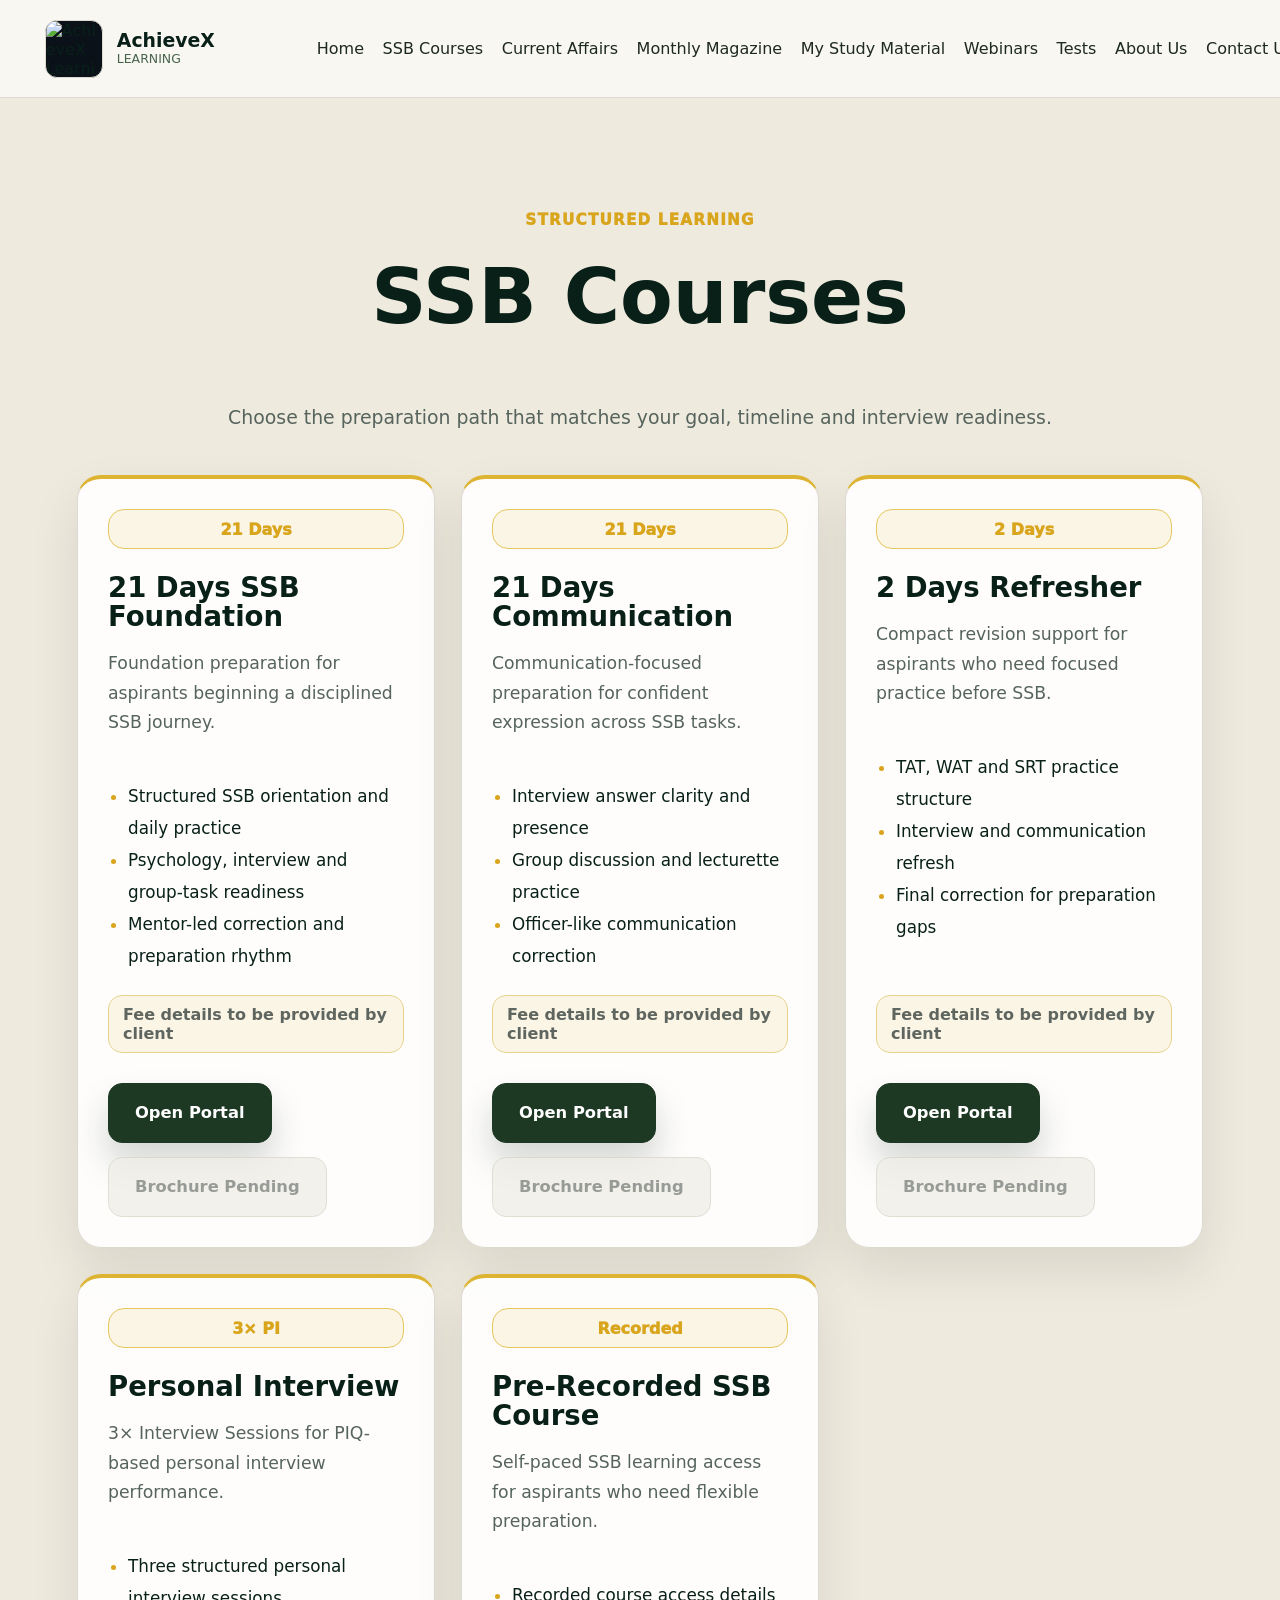
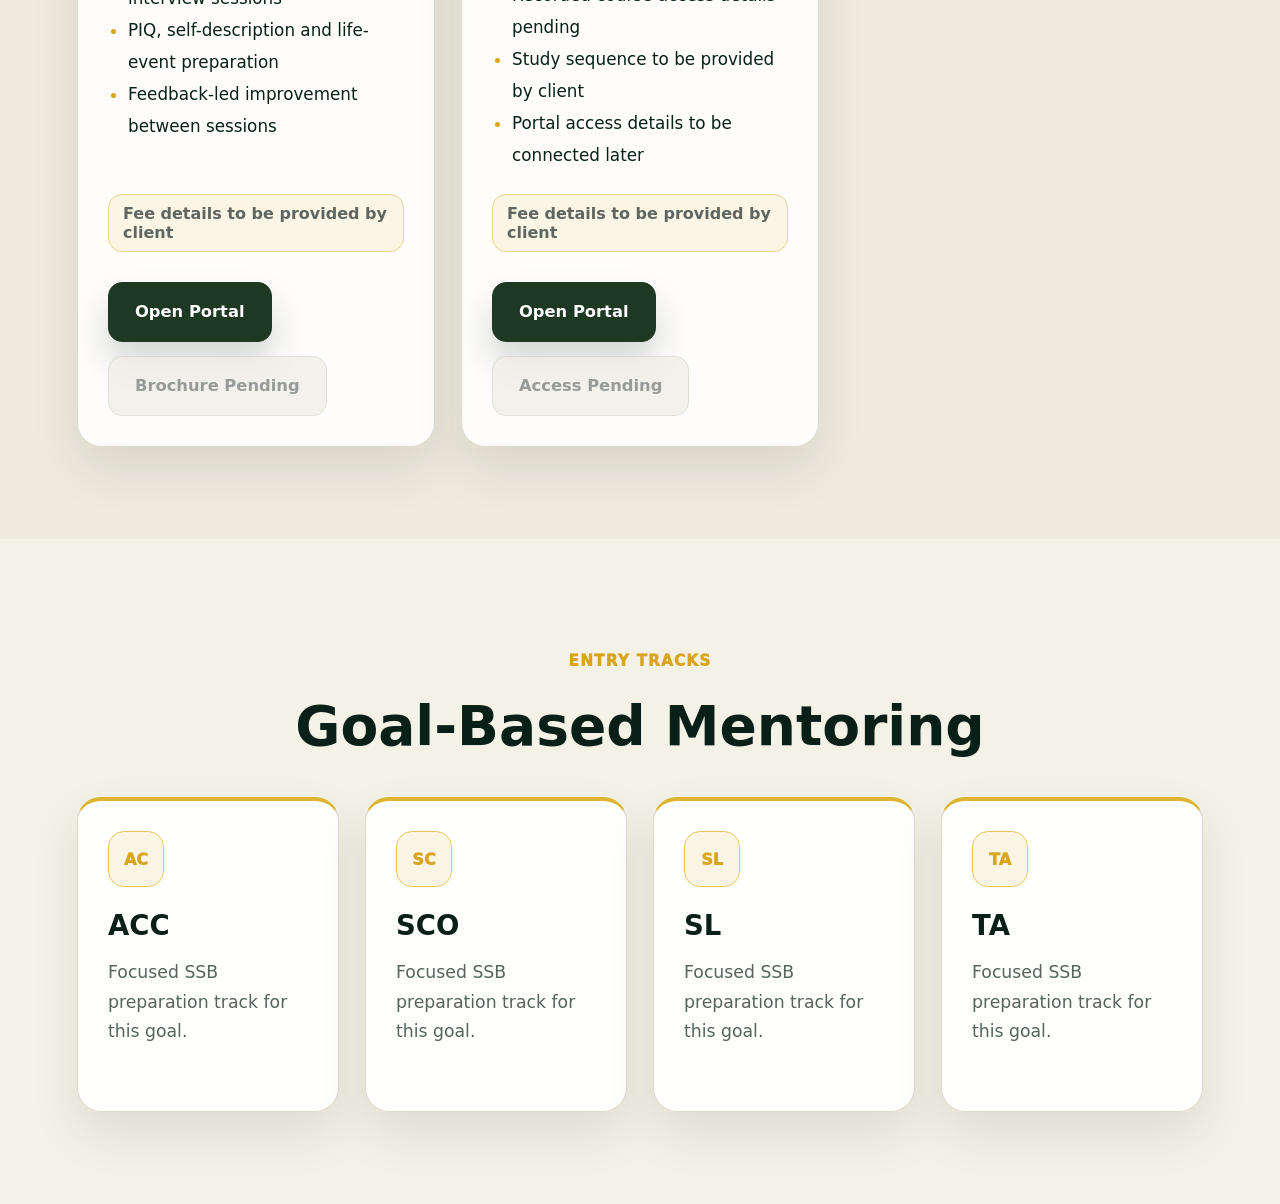
==== commit 444627cd: "Add files via upload" ====
--- a/course.html
+++ b/course.html
@@ -4,19 +4,19 @@
     <meta charset="UTF-8" />
     <meta name="viewport" content="width=device-width, initial-scale=1.0" />
     <title>SSB Courses | AchieveX Learning</title>
-    <meta name="description" content="AchieveX Learning SSB course details for NDA, CDS, AFCAT, Navy and refresher preparation." />
+    <meta name="description" content="AchieveX Learning SSB course details for ACC, SCO, SL, TA and structured SSB preparation." />
     <link rel="stylesheet" href="styles.css" />
   </head>
   <body>
     <header class="site-header">
       <a class="brand" href="index.html#home" aria-label="AchieveX Learning home">
-        <span class="brand-logo-frame"><img class="brand-logo" src="assets/logo.jpeg" alt="AchieveX Learning logo" /></span>
+        <span class="brand-logo-frame"><img class="brand-logo" src="assets/branding/logo.jpeg" alt="AchieveX Learning logo" /></span>
         <span class="brand-text"><strong>AchieveX</strong><small>Learning</small></span>
       </a>
       <button class="menu-toggle" type="button" aria-label="Open navigation" data-menu-toggle><span></span><span></span><span></span></button>
       <nav class="main-nav" aria-label="Primary navigation" data-nav>
         <a href="index.html#home">Home</a>
-        <a href="index.html#ssb-courses">SSB Courses</a>
+        <a href="index.html#courses">SSB Courses</a>
         <a href="index.html#current-affairs">Current Affairs</a>
         <a href="index.html#magazine">Monthly Magazine</a>
         <a href="index.html#study-material">My Study Material</a>
@@ -32,32 +32,48 @@
         <div class="section-heading">
           <p class="eyebrow">Structured Learning</p>
           <h1 style="color: var(--ink)">SSB Courses</h1>
-          <p>Choose the preparation path that matches your entry, timeline and interview readiness.</p>
+          <p>Choose the preparation path that matches your goal, timeline and interview readiness.</p>
         </div>
         <div class="card-grid course-grid">
           <article class="course-card" id="foundation">
             <span class="pill">21 Days</span>
-            <h3>21 Days SSB Foundation Course</h3>
-            <p>Complete SSB preparation from screening to conference with mentor-led practice.</p>
-            <ul><li>Screening and PPDT foundation</li><li>TAT, WAT, SRT and SDT writing</li><li>GTO task orientation</li><li>Personal interview practice</li><li>Daily mentor feedback</li></ul>
-            <strong class="price">&#8377;14,999</strong>
-            <a class="btn dark-btn" href="login.html">Open Portal</a>
+            <h3>21 Days SSB Foundation</h3>
+            <p>Foundation preparation for aspirants beginning a disciplined SSB journey.</p>
+            <ul><li>Structured SSB orientation and daily practice</li><li>Psychology, interview and group-task readiness</li><li>Mentor-led correction and preparation rhythm</li></ul>
+            <div class="price-block pending-price"><span>Fee details to be provided by client</span></div>
+            <div class="button-row"><a class="btn dark-btn" href="login.html">Open Portal</a><button class="btn ghost-btn brochure-btn" type="button" disabled>Brochure Pending</button></div>
           </article>
           <article class="course-card" id="communication">
             <span class="pill">21 Days</span>
-            <h3>21 Days Communication Course</h3>
-            <p>Speak with clarity in interviews, group discussion, lecturette and command situations.</p>
-            <ul><li>English speaking drills</li><li>GD and lecturette practice</li><li>Interview answer structure</li><li>Confidence routines</li><li>Recorded feedback sessions</li></ul>
-            <strong class="price">&#8377;7,999</strong>
-            <a class="btn dark-btn" href="login.html">Open Portal</a>
+            <h3>21 Days Communication</h3>
+            <p>Communication-focused preparation for confident expression across SSB tasks.</p>
+            <ul><li>Interview answer clarity and presence</li><li>Group discussion and lecturette practice</li><li>Officer-like communication correction</li></ul>
+            <div class="price-block pending-price"><span>Fee details to be provided by client</span></div>
+            <div class="button-row"><a class="btn dark-btn" href="login.html">Open Portal</a><button class="btn ghost-btn brochure-btn" type="button" disabled>Brochure Pending</button></div>
           </article>
           <article class="course-card" id="refresher">
             <span class="pill">2 Days</span>
-            <h3>2 Days Refresher Course</h3>
-            <p>Rapid revision for candidates close to their SSB reporting date.</p>
-            <ul><li>Screening review</li><li>Psychology revision</li><li>PI correction</li><li>Conference readiness</li><li>Final checklist</li></ul>
-            <strong class="price">&#8377;2,499</strong>
-            <a class="btn dark-btn" href="login.html">Open Portal</a>
+            <h3>2 Days Refresher</h3>
+            <p>Compact revision support for aspirants who need focused practice before SSB.</p>
+            <ul><li>TAT, WAT and SRT practice structure</li><li>Interview and communication refresh</li><li>Final correction for preparation gaps</li></ul>
+            <div class="price-block pending-price"><span>Fee details to be provided by client</span></div>
+            <div class="button-row"><a class="btn dark-btn" href="login.html">Open Portal</a><button class="btn ghost-btn brochure-btn" type="button" disabled>Brochure Pending</button></div>
+          </article>
+          <article class="course-card" id="personal-interview">
+            <span class="pill">3&times; PI</span>
+            <h3>Personal Interview</h3>
+            <p>3&times; Interview Sessions for PIQ-based personal interview performance.</p>
+            <ul><li>Three structured personal interview sessions</li><li>PIQ, self-description and life-event preparation</li><li>Feedback-led improvement between sessions</li></ul>
+            <div class="price-block pending-price"><span>Fee details to be provided by client</span></div>
+            <div class="button-row"><a class="btn dark-btn" href="login.html">Open Portal</a><button class="btn ghost-btn brochure-btn" type="button" disabled>Brochure Pending</button></div>
+          </article>
+          <article class="course-card" id="pre-recorded">
+            <span class="pill">Recorded</span>
+            <h3>Pre-Recorded SSB Course</h3>
+            <p>Self-paced SSB learning access for aspirants who need flexible preparation.</p>
+            <ul><li>Recorded course access details pending</li><li>Study sequence to be provided by client</li><li>Portal access details to be connected later</li></ul>
+            <div class="price-block pending-price"><span>Fee details to be provided by client</span></div>
+            <div class="button-row"><a class="btn dark-btn" href="login.html">Open Portal</a><button class="btn ghost-btn brochure-btn" type="button" disabled>Access Pending</button></div>
           </article>
         </div>
       </section>
@@ -65,11 +81,10 @@
       <section class="section section-soft">
         <div class="section-heading"><p class="eyebrow">Entry Tracks</p><h2>Goal-Based Mentoring</h2></div>
         <div class="card-grid goals-grid">
-          <article class="info-card" id="nda"><span class="mini-badge">ND</span><h3>NDA</h3><p>Foundation for written exam readiness, officer mindset and first SSB exposure.</p></article>
-          <article class="info-card" id="cds"><span class="mini-badge">CD</span><h3>CDS</h3><p>Interview, psychology and lecturette practice for graduate officer entries.</p></article>
-          <article class="info-card" id="afcat"><span class="mini-badge">AF</span><h3>AFCAT</h3><p>Air Force oriented guidance with communication, awareness and confidence drills.</p></article>
-          <article class="info-card" id="navy"><span class="mini-badge">NV</span><h3>Navy</h3><p>Navy officer-entry mentoring with PI, story writing and group task readiness.</p></article>
-          <article class="info-card" id="other"><span class="mini-badge">OE</span><h3>Other Entries</h3><p>Preparation pathway for technical, non-technical and special officer entries.</p></article>
+          <article class="info-card goal-card" id="acc"><span class="mini-badge">AC</span><h3>ACC</h3><p>Focused SSB preparation track for this goal.</p></article>
+          <article class="info-card goal-card" id="sco"><span class="mini-badge">SC</span><h3>SCO</h3><p>Focused SSB preparation track for this goal.</p></article>
+          <article class="info-card goal-card" id="sl"><span class="mini-badge">SL</span><h3>SL</h3><p>Focused SSB preparation track for this goal.</p></article>
+          <article class="info-card goal-card" id="ta"><span class="mini-badge">TA</span><h3>TA</h3><p>Focused SSB preparation track for this goal.</p></article>
         </div>
       </section>
     </main>
--- a/styles.css
+++ b/styles.css
@@ -17,8 +17,8 @@
 }
 
 * { box-sizing: border-box; }
-html { scroll-behavior: smooth; scroll-padding-top: 118px; }
-body { margin: 0; color: var(--ink); background: var(--soft); overflow-x: hidden; }
+html { max-width: 100%; scroll-behavior: smooth; scroll-padding-top: 118px; overflow-x: hidden; }
+body { max-width: 100%; margin: 0; color: var(--ink); background: var(--soft); overflow-x: hidden; }
 body::before {
   position: fixed;
   top: 0;
@@ -35,7 +35,8 @@
 a { color: inherit; text-decoration: none; }
 img { display: block; max-width: 100%; }
 button { font: inherit; }
-h1, h2, h3, p { margin-top: 0; overflow-wrap: anywhere; }
+h1, h2, h3, p, strong, span, small, a, button { overflow-wrap: anywhere; }
+h1, h2, h3, p { margin-top: 0; }
 h1, h2, h3 { letter-spacing: 0; line-height: 1.06; }
 h1 { color: var(--white); font-size: clamp(3.2rem, 6vw, 5.6rem); font-weight: 900; }
 h2 { font-size: clamp(2.5rem, 4.3vw, 4rem); font-weight: 900; }
@@ -133,7 +134,22 @@
 .btn { min-height: 60px; border-radius: 14px; }
 .dark-btn { color: var(--white); background: var(--green-2); border-color: var(--green-2); box-shadow: 0 20px 34px rgba(16, 39, 26, 0.18); }
 .ghost-btn { background: var(--white); border-color: #d8d7cf; }
+.light-btn { color: var(--ink); background: #fff7df; border-color: rgba(231, 198, 93, 0.72); box-shadow: 0 18px 32px rgba(237, 198, 51, 0.16); }
 .block-btn { width: 100%; }
+.btn:disabled,
+.text-button:disabled {
+  cursor: not-allowed;
+  color: #7b817b;
+  border-color: #dad5c9;
+  background: #efede6;
+  box-shadow: none;
+  opacity: 0.78;
+}
+.btn:disabled:hover,
+.text-button:disabled:hover {
+  transform: none;
+  box-shadow: none;
+}
 .text-link {
   display: inline-block;
   margin-top: 14px;
@@ -165,15 +181,18 @@
   min-height: 812px;
   padding: 54px clamp(42px, 4.7vw, 90px) 70px;
 }
-.hero-copy { padding-top: 70px; }
+.hero-copy { min-width: 0; padding-top: 70px; }
 .eyebrow { margin: 0 0 22px; color: var(--gold); font-size: 0.95rem; font-weight: 950; letter-spacing: 0.08em; text-transform: uppercase; }
 .eyebrow.light { color: #f4f1e8; }
 .hero-text { max-width: 650px; margin: 28px 0; color: #e8e6de; font-size: 1.45rem; line-height: 1.7; }
-.chip-row { display: flex; flex-wrap: wrap; gap: 14px; margin: 28px 0 42px; }
-.chip-row span { padding: 10px 16px; border: 1px solid rgba(255, 255, 255, 0.22); border-radius: 14px; color: var(--white); font-weight: 900; background: rgba(255, 255, 255, 0.08); transition: transform var(--ease), background-color var(--ease), border-color var(--ease); }
+.chip-row { display: flex; flex-wrap: wrap; gap: 14px; min-width: 0; margin: 28px 0 42px; }
+.chip-row span { max-width: 100%; padding: 10px 16px; border: 1px solid rgba(255, 255, 255, 0.22); border-radius: 14px; color: var(--white); font-weight: 900; background: rgba(255, 255, 255, 0.08); transition: transform var(--ease), background-color var(--ease), border-color var(--ease); }
+.hero-actions { display: flex; flex-wrap: wrap; gap: 16px; align-items: center; min-width: 0; max-width: 100%; }
 .hero-media {
   position: relative;
   align-self: start;
+  width: 100%;
+  max-width: 100%;
   min-height: 760px;
   margin: 0;
   border: 1px solid rgba(255, 255, 255, 0.18);
@@ -184,10 +203,48 @@
     rgba(255, 255, 255, 0.04);
   box-shadow: 0 30px 70px rgba(0, 0, 0, 0.24);
 }
+.academy-hero-image img {
+  position: absolute;
+  inset: 0;
+  width: 100%;
+  height: 100%;
+  object-fit: cover;
+  object-position: center;
+  transition: transform 520ms ease, filter 520ms ease;
+}
+.academy-hero-image { min-height: 760px; }
+.academy-hero-image::after {
+  position: absolute;
+  inset: 0;
+  background: linear-gradient(180deg, transparent 48%, rgba(5, 14, 9, 0.88));
+  content: "";
+}
+.academy-hero-image figcaption {
+  position: absolute;
+  right: 28px;
+  bottom: 28px;
+  left: 28px;
+  z-index: 1;
+  display: grid;
+  gap: 8px;
+  max-width: 620px;
+}
+.academy-hero-image figcaption span {
+  color: #f1d77d;
+  font-size: 0.92rem;
+  font-weight: 950;
+  text-transform: uppercase;
+}
+.academy-hero-image figcaption strong {
+  color: var(--white);
+  font-size: clamp(1.25rem, 2vw, 1.9rem);
+  line-height: 1.18;
+}
 .mentor-hero {
   display: grid;
   grid-template-columns: repeat(2, minmax(0, 1fr));
-  align-content: center;
+  align-content: start;
+  align-items: start;
   gap: 20px;
   padding: clamp(18px, 2vw, 28px);
 }
@@ -201,11 +258,11 @@
   box-shadow: 0 22px 44px rgba(0, 0, 0, 0.24);
 }
 .mentor-photo-frame-primary {
-  transform: translateY(-18px);
+  transform: none;
 }
 .mentor-photo-frame-secondary {
   border-color: rgba(217, 165, 29, 0.42);
-  transform: translateY(18px);
+  transform: none;
 }
 .hero-mentor-image {
   width: 100%;
@@ -298,18 +355,138 @@
 .mini-badge { width: 56px; height: 56px; }
 .info-card h3, .course-card h3 { margin: 24px 0 18px; }
 .info-card p, .course-card p { margin-bottom: 22px; }
+.goal-card {
+  min-height: 315px;
+  display: flex;
+  flex-direction: column;
+}
+.goal-card .btn { margin-top: auto; }
+.course-card {
+  display: flex;
+  flex-direction: column;
+}
 .course-card ul { padding-left: 20px; margin: 22px 0; color: var(--ink); font-size: 1.05rem; line-height: 1.9; }
 .course-card li::marker { color: var(--gold); }
 .price { display: block; margin: 18px 0 32px; color: var(--gold); font-size: 2rem; font-weight: 950; }
+.feature-list { padding-left: 0; list-style: none; }
+.feature-list li {
+  position: relative;
+  padding-left: 24px;
+}
+.feature-list li::before {
+  position: absolute;
+  left: 0;
+  color: var(--gold);
+  font-weight: 950;
+  content: "\2022";
+}
+.price-block {
+  display: grid;
+  gap: 8px;
+  margin: auto 0 30px;
+}
+.original-price {
+  color: #7a827b;
+  font-size: 1rem;
+  font-weight: 850;
+}
+.offer-price {
+  color: var(--gold);
+  font-size: 2.2rem;
+  font-weight: 950;
+  line-height: 1;
+}
+.pending-price span {
+  display: inline-flex;
+  align-items: center;
+  width: fit-content;
+  min-height: 42px;
+  padding: 9px 14px;
+  border: 1px solid #ead28a;
+  border-radius: 14px;
+  background: #fbf5e6;
+  color: #5f665f;
+  font-weight: 900;
+}
 .button-row { display: flex; gap: 14px; flex-wrap: wrap; }
+.brochure-btn { min-width: 190px; }
 .mag-card { padding: 30px; overflow: hidden; }
 .cover { display: grid; align-content: space-between; height: 516px; padding: 30px 24px; border-radius: 20px; color: #111b15; background: radial-gradient(circle at 25% 20%, rgba(255, 255, 255, 0.24), transparent 18%), #506a40; transition: transform 360ms ease, filter var(--ease); }
 .cover span { font-size: 1rem; }
 .cover strong { color: #edc633; font-size: 2rem; }
 .cover small { align-self: end; font-size: 1rem; }
 .mag-card h3 { margin: 22px 0 14px; }
+.mag-card .btn { margin-top: 8px; }
 .material-grid, .tests-grid { grid-template-columns: repeat(3, minmax(0, 1fr)); }
 .accent-card { border-color: #e7c65d; }
+.updates-layout {
+  display: grid;
+  grid-template-columns: minmax(0, 1fr) minmax(0, 1fr);
+  gap: 28px;
+  max-width: 1320px;
+  margin: 0 auto;
+}
+.updates-panel {
+  padding: 30px;
+  border: 1px solid var(--line);
+  border-radius: 24px;
+  background: rgba(255, 255, 255, 0.82);
+  box-shadow: var(--shadow);
+}
+.updates-panel-heading {
+  display: flex;
+  align-items: center;
+  justify-content: space-between;
+  gap: 18px;
+  margin-bottom: 24px;
+}
+.updates-panel-heading h3 { margin: 0; }
+.resource-list {
+  display: grid;
+  gap: 14px;
+}
+.monthly-list {
+  grid-template-columns: repeat(2, minmax(0, 1fr));
+}
+.monthly-list .resource-card {
+  grid-template-columns: 1fr;
+  align-items: start;
+  min-height: 132px;
+}
+.monthly-list .text-button {
+  width: 100%;
+}
+.resource-card {
+  display: grid;
+  grid-template-columns: minmax(74px, 0.4fr) minmax(0, 1fr) auto;
+  gap: 14px;
+  align-items: center;
+  min-height: 74px;
+  padding: 16px 18px;
+  border: 1px solid #e7dfcc;
+  border-radius: 16px;
+  background: #fbfaf5;
+}
+.resource-card strong {
+  color: var(--ink);
+  font-size: 1.1rem;
+}
+.resource-card span {
+  color: var(--muted);
+  font-weight: 800;
+}
+.text-button {
+  display: inline-flex;
+  align-items: center;
+  justify-content: center;
+  min-height: 42px;
+  padding: 0 14px;
+  border: 1px solid var(--line);
+  border-radius: 12px;
+  background: var(--white);
+  color: var(--green-2);
+  font-weight: 950;
+}
 
 .about-section, .contact-section { display: grid; grid-template-columns: minmax(0, 0.9fr) minmax(420px, 1fr); gap: 70px; align-items: center; padding: 132px clamp(42px, 4.7vw, 90px); }
 .about-section h2, .contact-section h2 { max-width: 790px; }
@@ -334,6 +511,26 @@
   object-position: center top;
   box-shadow: 0 16px 30px rgba(38, 42, 34, 0.14);
   transition: transform var(--ease), box-shadow var(--ease);
+}
+.mentor-photo-placeholder,
+.journey-photo-placeholder {
+  display: grid;
+  place-items: center;
+  overflow: hidden;
+  background:
+    linear-gradient(135deg, rgba(217, 165, 29, 0.16), transparent 34%),
+    linear-gradient(180deg, #f8f7f2 0%, #dcd8cb 100%);
+}
+.mentor-photo-placeholder::before,
+.journey-photo-placeholder::before {
+  width: 42%;
+  aspect-ratio: 1;
+  border: 2px solid rgba(16, 39, 26, 0.22);
+  border-radius: 50%;
+  background:
+    radial-gradient(circle at 50% 34%, rgba(16, 39, 26, 0.26) 0 24%, transparent 25%),
+    radial-gradient(circle at 50% 100%, rgba(16, 39, 26, 0.18) 0 42%, transparent 43%);
+  content: "";
 }
 .mission-card ul {
   margin: 0;
@@ -387,7 +584,8 @@
   background: rgba(255, 255, 255, 0.07);
   transition: transform var(--ease), border-color var(--ease), background-color var(--ease);
 }
-.journey-gallery img {
+.journey-gallery img,
+.journey-photo-placeholder {
   width: 100%;
   height: 360px;
   object-fit: cover;
@@ -401,8 +599,8 @@
   font-size: 1.1rem;
   font-weight: 950;
 }
-.timeline-grid { display: grid; grid-template-columns: repeat(6, minmax(0, 1fr)); gap: 18px; max-width: 1530px; margin: 0 auto; }
-.timeline-grid article { min-height: 370px; padding: 22px; border: 1px solid var(--line-dark); border-radius: 22px; background: rgba(255, 255, 255, 0.07); }
+.timeline-grid { display: grid; grid-template-columns: repeat(4, minmax(0, 1fr)); gap: 18px; max-width: 1240px; margin: 0 auto; }
+.timeline-grid article { min-height: 280px; padding: 22px; border: 1px solid var(--line-dark); border-radius: 22px; background: rgba(255, 255, 255, 0.07); }
 .timeline-grid article span { display: block; width: 36px; height: 36px; margin-bottom: 18px; border-radius: 50%; background: radial-gradient(circle, #edc633 0 38%, rgba(237, 198, 51, 0.18) 39%); }
 .timeline-grid strong { color: var(--gold); font-size: 1.2rem; }
 .timeline-grid h3 { color: var(--white); margin: 6px 0 24px; }
@@ -411,16 +609,126 @@
 .mentor-card { overflow: hidden; }
 .mentor-card img { width: 100%; height: 325px; object-fit: cover; object-position: center top; transition: transform 480ms ease; }
 .mentor-card .mentor-photo { background: #111; }
+.mentor-grid { grid-template-columns: repeat(2, minmax(0, 1fr)); max-width: 1080px; }
+.mentor-photo-shell {
+  aspect-ratio: 4 / 5;
+  overflow: hidden;
+  background: #ebe8dd;
+}
+.mentor-photo-shell img,
+.mentor-photo-shell .mentor-photo-placeholder {
+  width: 100%;
+  height: 100%;
+  padding: 0;
+  object-fit: cover;
+  object-position: center top;
+}
 .mentor-card div { padding: 30px; }
+.mentor-card .mentor-photo-shell { padding: 0; }
 .mentor-card .pill { margin-bottom: 18px; }
 .quote-card p { color: #061914; font-size: 1.18rem; }
 .quote-card strong, .social-links { color: var(--gold); font-weight: 950; }
 .faq-list { display: grid; gap: 16px; max-width: 1100px; margin: 0 auto; }
-details { border: 1px solid var(--line); border-radius: 20px; background: var(--white); }
-summary { padding: 22px 26px; font-size: 1.15rem; font-weight: 950; cursor: pointer; transition: color var(--ease); }
+details { border: 1px solid var(--line); border-radius: 20px; background: var(--white); overflow: hidden; }
+summary {
+  position: relative;
+  display: grid;
+  grid-template-columns: minmax(0, 1fr) 34px;
+  gap: 18px;
+  align-items: center;
+  padding: 22px 26px;
+  font-size: 1.15rem;
+  font-weight: 950;
+  cursor: pointer;
+  list-style: none;
+  transition: color var(--ease), background-color var(--ease);
+}
+summary::-webkit-details-marker { display: none; }
+summary::after {
+  display: grid;
+  place-items: center;
+  width: 34px;
+  height: 34px;
+  border: 1px solid #ead28a;
+  border-radius: 50%;
+  background: #fbf5e6;
+  color: var(--green-2);
+  content: "+";
+  font-size: 1.35rem;
+  line-height: 1;
+}
+details[open] summary {
+  color: var(--green-2);
+  background: #fbfaf5;
+}
+details[open] summary::after {
+  content: "-";
+}
 details p { padding: 0 26px 24px; margin: 0; }
 .contact-section { align-items: start; }
 .contact-section iframe { width: 100%; max-width: 660px; height: 300px; margin-top: 28px; border: 0; border-radius: 18px; filter: grayscale(100%) invert(88%); }
+.social-link-list,
+.portal-grid {
+  display: grid;
+  gap: 12px;
+}
+.social-link-list {
+  margin: 20px 0 0;
+}
+.portal-grid {
+  grid-template-columns: repeat(2, minmax(0, 1fr));
+  margin-top: 26px;
+}
+.social-link,
+.portal-link {
+  display: flex;
+  align-items: center;
+  min-height: 52px;
+  padding: 12px 16px;
+  border: 1px solid var(--line);
+  border-radius: 14px;
+  background: var(--white);
+  color: var(--green-2);
+  font-weight: 900;
+  transition: transform var(--ease), border-color var(--ease), background-color var(--ease), box-shadow var(--ease);
+}
+.contact-poster {
+  width: 100%;
+  max-width: 660px;
+  margin-top: 28px;
+  border: 1px solid var(--line);
+  border-radius: 18px;
+  box-shadow: var(--shadow);
+}
+.poster-summary {
+  width: 100%;
+  max-width: 660px;
+  margin-top: 28px;
+  padding: 28px;
+  border: 1px solid var(--line);
+  border-radius: 18px;
+  background: var(--white);
+  box-shadow: var(--shadow);
+}
+.poster-summary h3 {
+  margin: 0 0 16px;
+}
+.poster-summary .feature-list {
+  margin: 0;
+}
+.map-placeholder {
+  display: grid;
+  place-items: center;
+  width: 100%;
+  max-width: 660px;
+  min-height: 300px;
+  margin-top: 28px;
+  border: 1px solid var(--line);
+  border-radius: 18px;
+  background: linear-gradient(135deg, #f8f7f2, #e4dfd0);
+  color: #69726b;
+  font-weight: 950;
+}
 .contact-card { margin-top: 34px; border-color: #ead28a; }
 
 .site-footer { padding: 70px clamp(34px, 6vw, 120px) 30px; background: #071b10; color: var(--white); }
@@ -428,7 +736,9 @@
 .site-footer .brand-logo-frame { width: 58px; height: 58px; }
 .footer-grid { display: grid; grid-template-columns: repeat(4, 1fr); gap: 50px; margin: 50px 0; }
 .footer-grid h4 { color: var(--gold); font-size: 1.1rem; }
-.footer-grid a { display: block; margin: 14px 0; font-size: 1.05rem; transition: color var(--ease), transform var(--ease); }
+.footer-grid a,
+.footer-pending { display: block; margin: 14px 0; font-size: 1.05rem; transition: color var(--ease), transform var(--ease); }
+.footer-pending { color: #aeb8ae; }
 .footer-bottom { display: flex; justify-content: space-between; gap: 20px; padding-top: 30px; border-top: 1px solid rgba(255, 255, 255, 0.1); color: #d9ddd6; }
 
 .login-page { min-height: 100vh; display: grid; place-items: center; padding: 28px; background: var(--cream); }
@@ -452,12 +762,12 @@
   .brand:hover { transform: translateY(-2px); }
   .main-nav a:hover { transform: translateY(-2px); }
   .main-nav a:hover::after { transform: scaleX(1); }
-  .btn:hover, .access-pill:hover {
+  .btn:not(:disabled):hover, .access-pill:hover {
     transform: translateY(-3px);
     box-shadow: var(--shadow-hover);
   }
-  .dark-btn:hover { background: #25492c; border-color: #25492c; }
-  .ghost-btn:hover { border-color: var(--gold); color: var(--green); background: #fffaf0; }
+  .dark-btn:not(:disabled):hover { background: #25492c; border-color: #25492c; }
+  .ghost-btn:not(:disabled):hover { border-color: var(--gold); color: var(--green); background: #fffaf0; }
   .text-link:hover { color: var(--gold); transform: translateX(4px); }
   .menu-toggle:hover { transform: translateY(-2px); border-color: var(--gold); box-shadow: 0 16px 28px rgba(38, 42, 34, 0.12); }
   .chip-row span:hover { transform: translateY(-2px); border-color: rgba(217, 165, 29, 0.7); background: rgba(255, 255, 255, 0.14); }
@@ -499,6 +809,13 @@
     filter: saturate(1.08);
   }
   .focus-strip span:hover { transform: translateY(-3px); border-color: var(--gold); background: #fff1c8; }
+  .social-link:hover,
+  .portal-link:hover {
+    transform: translateY(-2px);
+    border-color: var(--gold);
+    box-shadow: var(--shadow-hover);
+    background: #fffaf0;
+  }
   summary:hover { color: var(--gold); }
   .footer-grid a:hover { color: var(--gold); transform: translateX(4px); }
   .login-card input:hover { border-color: #e7c65d; }
@@ -573,26 +890,65 @@
   .main-nav { order: 3; flex-basis: 100%; overflow-x: auto; justify-content: flex-start; padding: 8px 0; }
   .hero, .about-section, .contact-section { grid-template-columns: 1fr; }
   .hero-media { min-height: 620px; }
-  .mentor-photo-frame-primary { transform: translateY(-10px); }
-  .mentor-photo-frame-secondary { transform: translateY(10px); }
   .stats-band, .goals-grid, .timeline-grid { grid-template-columns: repeat(2, 1fr); }
   .card-grid { grid-template-columns: repeat(2, minmax(0, 1fr)); }
+  .updates-layout { grid-template-columns: 1fr; }
+  .monthly-list { grid-template-columns: repeat(3, minmax(0, 1fr)); }
+}
+
+@media (max-width: 980px) {
+  .site-header { min-height: 82px; padding: 14px 24px; }
+  .brand { min-width: 0; }
+  .menu-toggle { display: block; margin-left: auto; }
+  .main-nav {
+    display: none;
+    flex-direction: column;
+    align-items: stretch;
+    order: 4;
+    width: 100%;
+    overflow: visible;
+    padding: 10px 0 0;
+  }
+  .main-nav.is-open { display: flex; }
+  .main-nav a {
+    min-height: 44px;
+    padding: 10px 2px;
+    white-space: normal;
+  }
+  .main-nav a::after { bottom: 4px; transform-origin: left; }
 }
 
 @media (max-width: 760px) {
-  .site-header { min-height: 76px; padding: 12px 18px; }
+  .site-header {
+    display: grid;
+    grid-template-columns: minmax(0, 1fr) 46px;
+    min-height: 76px;
+    padding: 12px 18px;
+  }
   .brand { min-width: 0; }
   .brand-logo-frame { width: 46px; height: 46px; flex-basis: 46px; }
   .brand-text small { font-size: 0.68rem; }
-  .menu-toggle { display: block; margin-left: auto; }
-  .main-nav { display: none; flex-direction: column; align-items: stretch; order: 4; width: 100%; }
+  .menu-toggle { display: block; justify-self: end; margin-left: 0; }
+  .main-nav { display: none; grid-column: 1 / -1; flex-direction: column; align-items: stretch; order: 4; width: 100%; }
   .main-nav.is-open { display: flex; }
   .access-pill { display: none; }
   .hero { min-height: auto; padding: 54px 22px; gap: 34px; }
   .hero-copy { padding-top: 0; }
-  h1 { font-size: 3rem; }
+  h1 { max-width: 100%; font-size: 2.7rem; }
   h2 { font-size: 2.35rem; }
+  .hero-text { font-size: 1.18rem; }
+  .chip-row span {
+    flex: 1 1 100%;
+    display: inline-flex;
+    justify-content: center;
+    text-align: center;
+  }
+  .hero-actions .btn { width: 100%; max-width: 100%; }
   .hero-media { min-height: auto; }
+  .academy-hero-image {
+    min-height: 430px;
+    aspect-ratio: 4 / 5;
+  }
   .mentor-hero {
     grid-template-columns: 1fr;
     gap: 14px;
@@ -610,7 +966,16 @@
   .stats-band { padding: 18px 22px; }
   .stats-band div { border-right: 0; border-bottom: 1px solid rgba(255, 255, 255, 0.16); }
   .cover { height: 360px; }
-  .journey-gallery img { height: 300px; }
+  .journey-gallery img,
+  .journey-photo-placeholder { height: 300px; }
+  .monthly-list { grid-template-columns: 1fr; }
+  .updates-panel { padding: 22px; }
+  .updates-panel-heading { align-items: flex-start; flex-direction: column; }
+  .resource-card { grid-template-columns: 1fr; }
+  .resource-card .text-button,
+  .text-button { width: 100%; }
+  .portal-grid { grid-template-columns: 1fr; }
+  .button-row .btn { width: 100%; }
   .focus-strip { grid-template-columns: 1fr; }
   .footer-bottom { flex-direction: column; }
 }
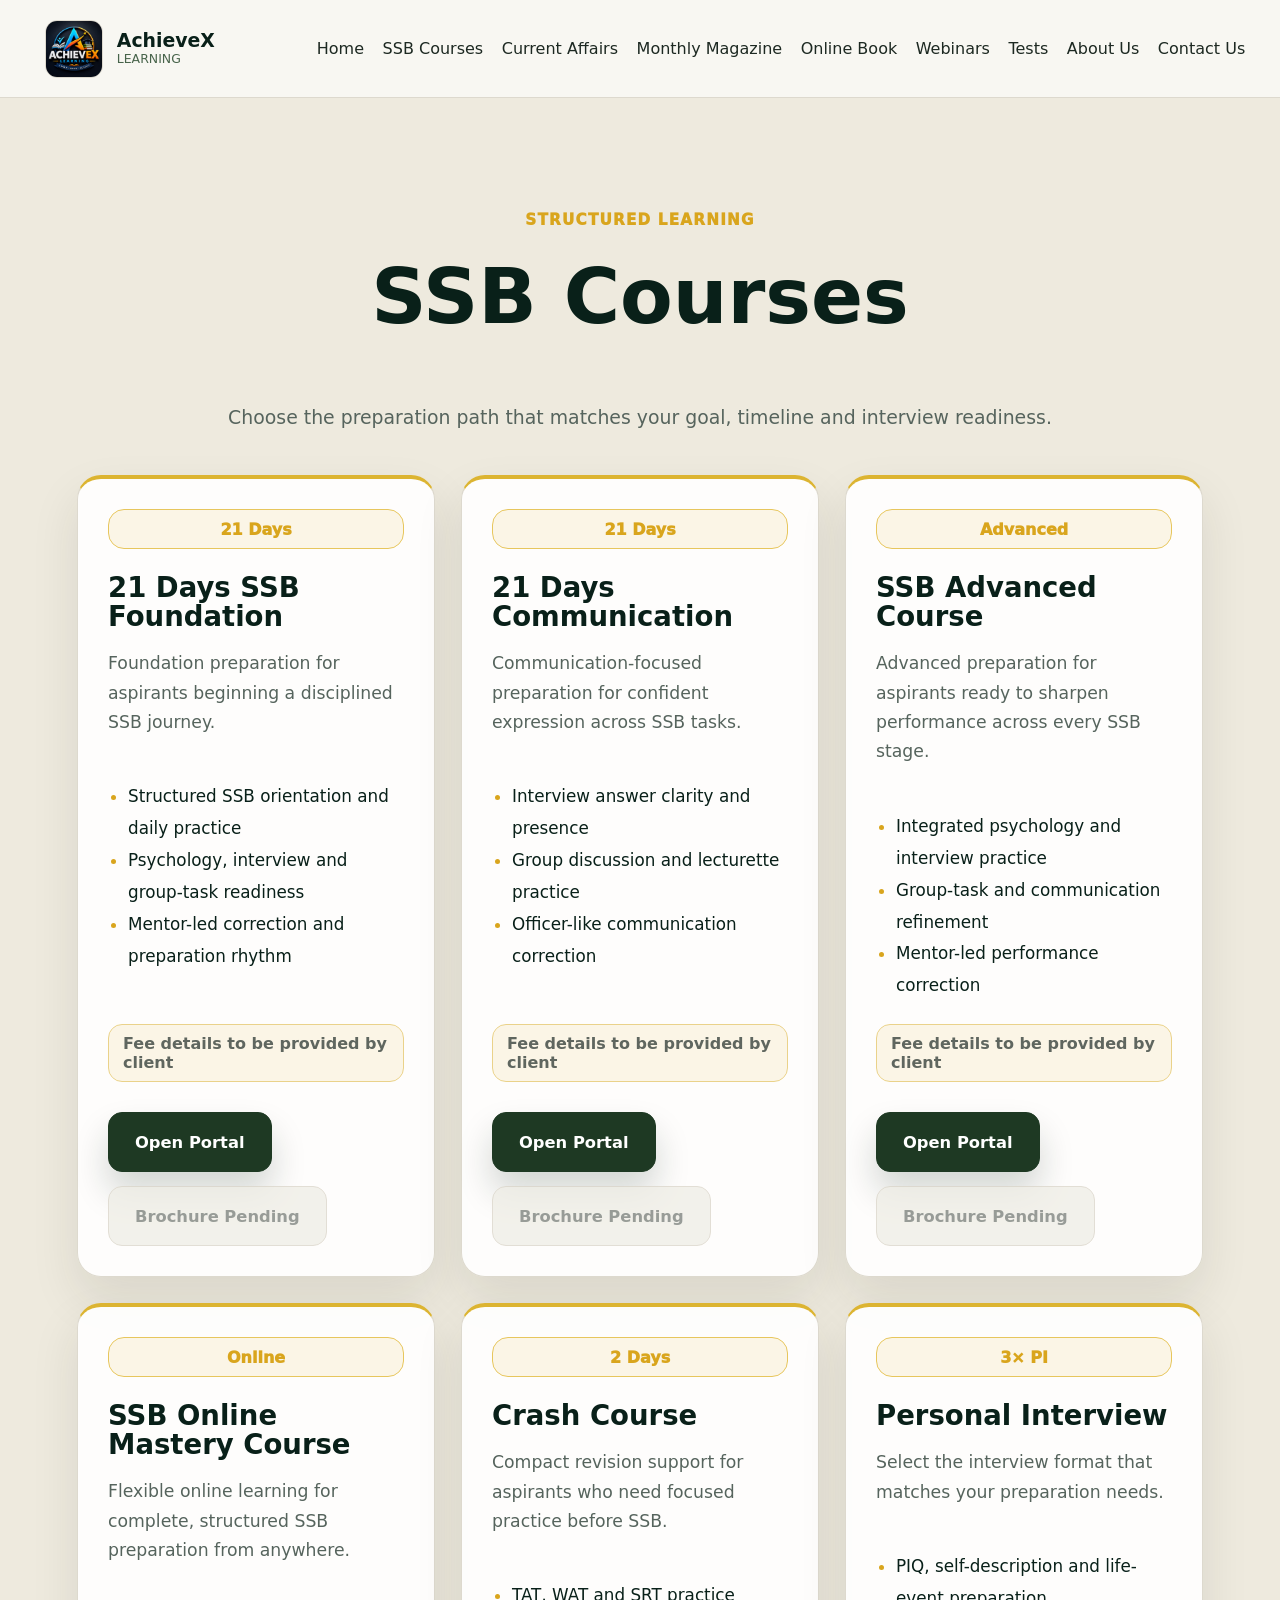
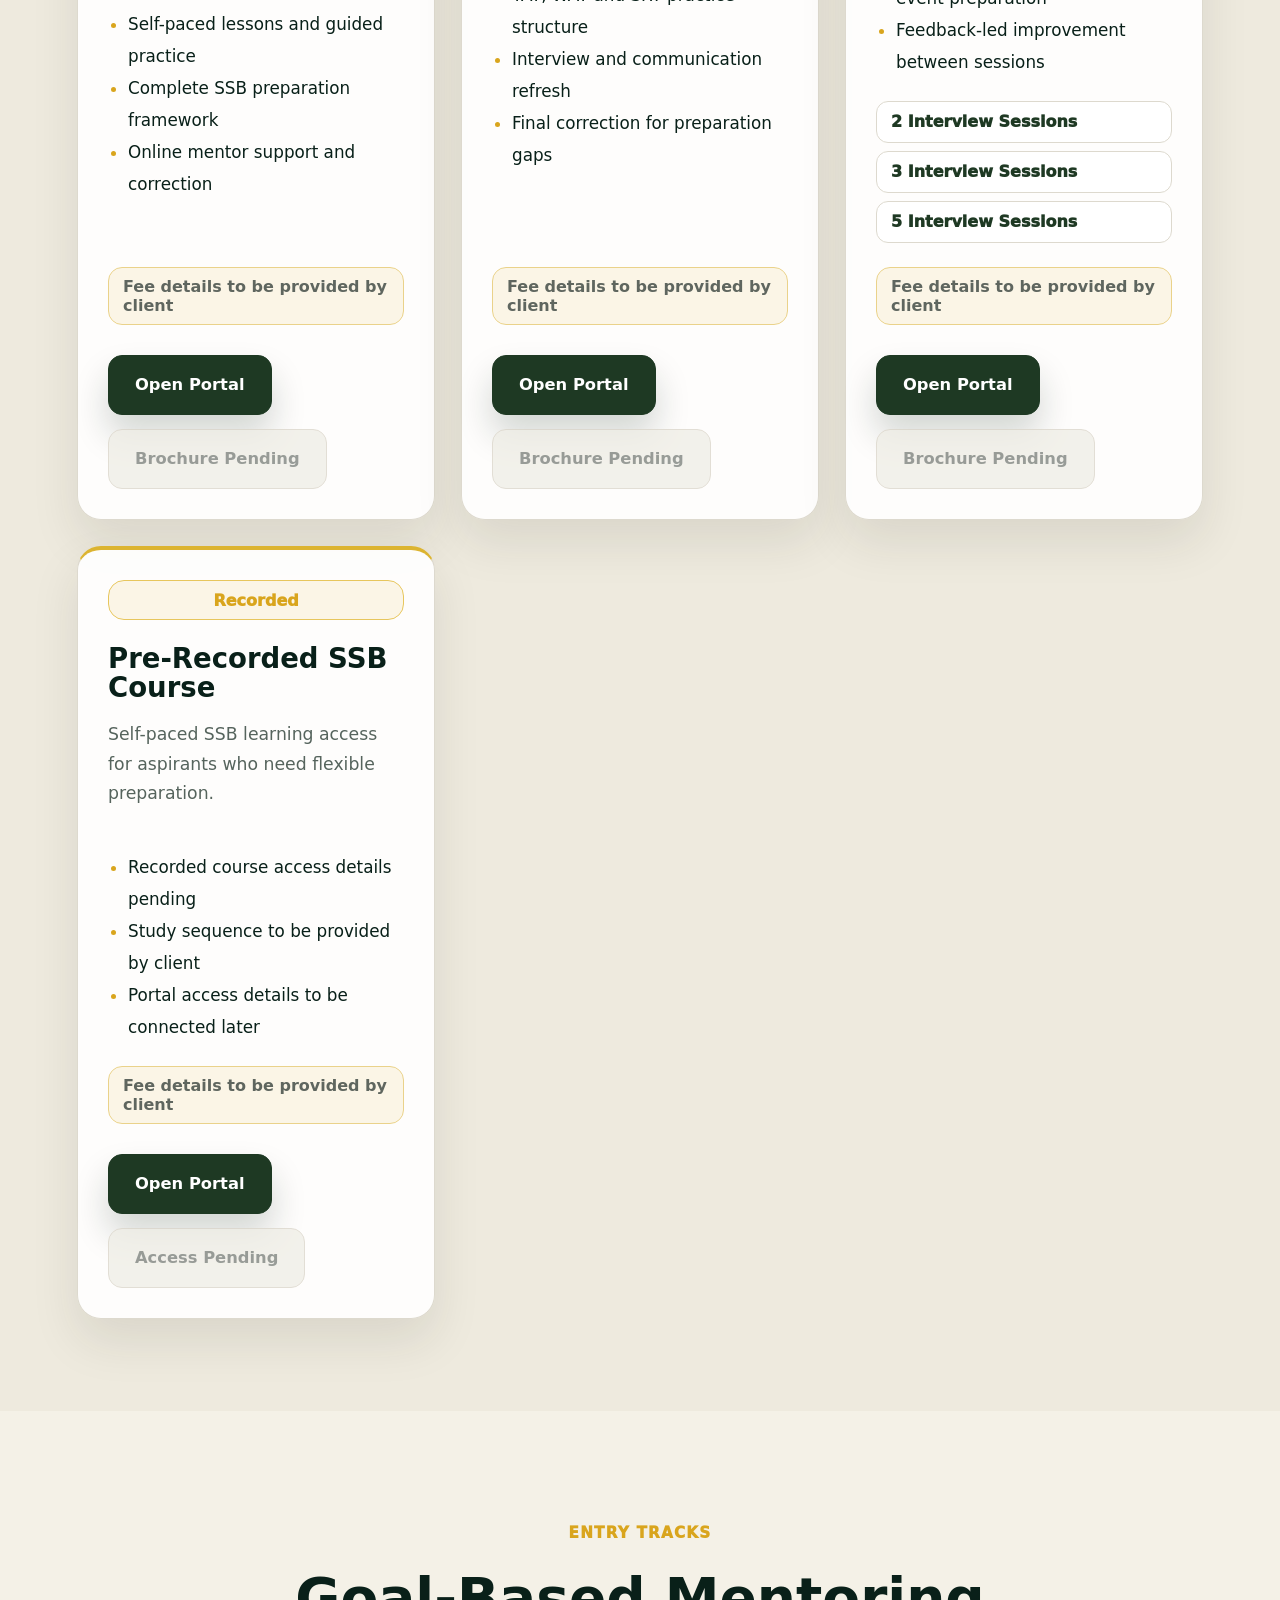
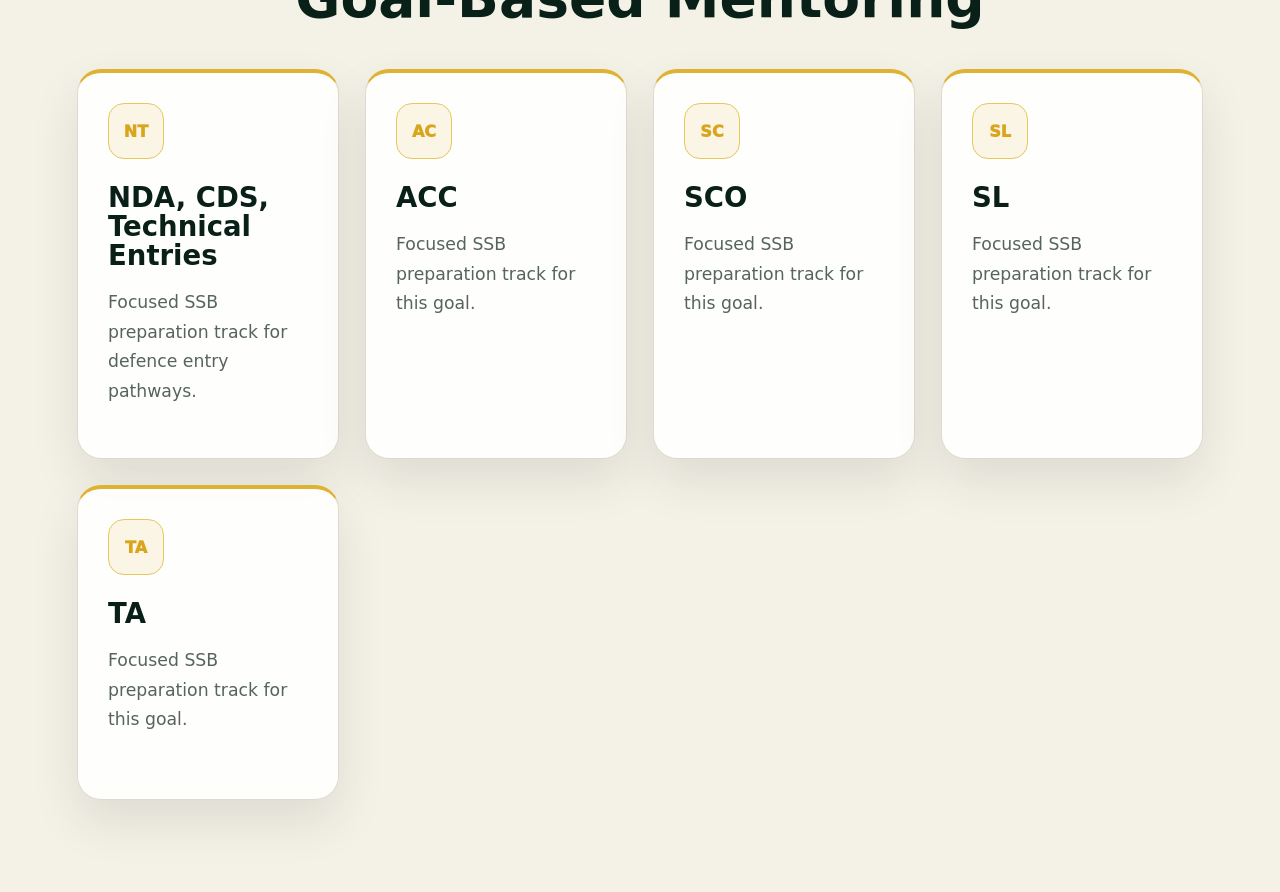
==== commit 42f91068: "Add files via upload" ====
--- a/course.html
+++ b/course.html
@@ -17,9 +17,9 @@
       <nav class="main-nav" aria-label="Primary navigation" data-nav>
         <a href="index.html#home">Home</a>
         <a href="index.html#courses">SSB Courses</a>
-        <a href="index.html#current-affairs">Current Affairs</a>
+        <a href="current-affairs.html">Current Affairs</a>
         <a href="index.html#magazine">Monthly Magazine</a>
-        <a href="index.html#study-material">My Study Material</a>
+        <a href="index.html#study-material">Online Book</a>
         <a href="index.html#webinars">Webinars</a>
         <a href="index.html#tests">Tests</a>
         <a href="index.html#about">About Us</a>
@@ -51,9 +51,25 @@
             <div class="price-block pending-price"><span>Fee details to be provided by client</span></div>
             <div class="button-row"><a class="btn dark-btn" href="login.html">Open Portal</a><button class="btn ghost-btn brochure-btn" type="button" disabled>Brochure Pending</button></div>
           </article>
-          <article class="course-card" id="refresher">
+          <article class="course-card" id="advanced">
+            <span class="pill">Advanced</span>
+            <h3>SSB Advanced Course</h3>
+            <p>Advanced preparation for aspirants ready to sharpen performance across every SSB stage.</p>
+            <ul><li>Integrated psychology and interview practice</li><li>Group-task and communication refinement</li><li>Mentor-led performance correction</li></ul>
+            <div class="price-block pending-price"><span>Fee details to be provided by client</span></div>
+            <div class="button-row"><a class="btn dark-btn" href="login.html">Open Portal</a><button class="btn ghost-btn brochure-btn" type="button" disabled>Brochure Pending</button></div>
+          </article>
+          <article class="course-card" id="online-mastery">
+            <span class="pill">Online</span>
+            <h3>SSB Online Mastery Course</h3>
+            <p>Flexible online learning for complete, structured SSB preparation from anywhere.</p>
+            <ul><li>Self-paced lessons and guided practice</li><li>Complete SSB preparation framework</li><li>Online mentor support and correction</li></ul>
+            <div class="price-block pending-price"><span>Fee details to be provided by client</span></div>
+            <div class="button-row"><a class="btn dark-btn" href="login.html">Open Portal</a><button class="btn ghost-btn brochure-btn" type="button" disabled>Brochure Pending</button></div>
+          </article>
+          <article class="course-card" id="crash-course">
             <span class="pill">2 Days</span>
-            <h3>2 Days Refresher</h3>
+            <h3>Crash Course</h3>
             <p>Compact revision support for aspirants who need focused practice before SSB.</p>
             <ul><li>TAT, WAT and SRT practice structure</li><li>Interview and communication refresh</li><li>Final correction for preparation gaps</li></ul>
             <div class="price-block pending-price"><span>Fee details to be provided by client</span></div>
@@ -62,8 +78,9 @@
           <article class="course-card" id="personal-interview">
             <span class="pill">3&times; PI</span>
             <h3>Personal Interview</h3>
-            <p>3&times; Interview Sessions for PIQ-based personal interview performance.</p>
-            <ul><li>Three structured personal interview sessions</li><li>PIQ, self-description and life-event preparation</li><li>Feedback-led improvement between sessions</li></ul>
+            <p>Select the interview format that matches your preparation needs.</p>
+            <ul><li>PIQ, self-description and life-event preparation</li><li>Feedback-led improvement between sessions</li></ul>
+            <div class="interview-options" aria-label="Personal Interview session options"><a class="text-button" id="personal-interview-2" href="login.html#personal-interview-2">2 Interview Sessions</a><a class="text-button" id="personal-interview-3" href="login.html#personal-interview-3">3 Interview Sessions</a><a class="text-button" id="personal-interview-5" href="login.html#personal-interview-5">5 Interview Sessions</a></div>
             <div class="price-block pending-price"><span>Fee details to be provided by client</span></div>
             <div class="button-row"><a class="btn dark-btn" href="login.html">Open Portal</a><button class="btn ghost-btn brochure-btn" type="button" disabled>Brochure Pending</button></div>
           </article>
@@ -81,6 +98,7 @@
       <section class="section section-soft">
         <div class="section-heading"><p class="eyebrow">Entry Tracks</p><h2>Goal-Based Mentoring</h2></div>
         <div class="card-grid goals-grid">
+          <article class="info-card goal-card"><span class="mini-badge">NT</span><h3>NDA, CDS, Technical Entries</h3><p>Focused SSB preparation track for defence entry pathways.</p></article>
           <article class="info-card goal-card" id="acc"><span class="mini-badge">AC</span><h3>ACC</h3><p>Focused SSB preparation track for this goal.</p></article>
           <article class="info-card goal-card" id="sco"><span class="mini-badge">SC</span><h3>SCO</h3><p>Focused SSB preparation track for this goal.</p></article>
           <article class="info-card goal-card" id="sl"><span class="mini-badge">SL</span><h3>SL</h3><p>Focused SSB preparation track for this goal.</p></article>
--- a/styles.css
+++ b/styles.css
@@ -136,6 +136,23 @@
 .ghost-btn { background: var(--white); border-color: #d8d7cf; }
 .light-btn { color: var(--ink); background: #fff7df; border-color: rgba(231, 198, 93, 0.72); box-shadow: 0 18px 32px rgba(237, 198, 51, 0.16); }
 .block-btn { width: 100%; }
+.back-to-top {
+  position: fixed;
+  right: clamp(18px, 3vw, 42px);
+  bottom: 24px;
+  z-index: 90;
+  opacity: 0;
+  visibility: hidden;
+  pointer-events: none;
+  transform: translateY(16px);
+  transition: opacity var(--ease), visibility var(--ease), transform var(--ease);
+}
+.back-to-top.is-visible {
+  opacity: 1;
+  visibility: visible;
+  pointer-events: auto;
+  transform: translateY(0);
+}
 .btn:disabled,
 .text-button:disabled {
   cursor: not-allowed;
@@ -329,6 +346,24 @@
   font-size: 0.94rem;
   line-height: 1.35;
 }
+.hero-contact-info {
+  position: relative;
+  z-index: 4;
+  grid-column: 1 / -1;
+  padding: 22px 24px;
+  margin-top: 0;
+  border: 1px solid rgba(255, 255, 255, 0.18);
+  border-radius: 20px;
+  background: rgba(7, 27, 16, 0.82);
+  color: var(--white);
+  box-shadow: 0 20px 42px rgba(0, 0, 0, 0.2);
+  backdrop-filter: blur(12px);
+}
+.hero-contact-info .eyebrow { margin-bottom: 8px; }
+.hero-contact-info h2 { margin-bottom: 14px; color: var(--white); font-size: clamp(1.7rem, 2.6vw, 2.55rem); }
+.hero-contact-info p { margin-bottom: 7px; color: #e8e6de; font-size: 0.9rem; line-height: 1.35; }
+.hero-contact-info p:first-of-type { margin-bottom: 14px; }
+.hero-contact-info a { color: #fff1b8; }
 
 .stats-band { display: grid; grid-template-columns: repeat(4, 1fr); gap: 0; padding: 30px clamp(42px, 6vw, 120px); background: #193721; color: var(--white); }
 .stats-band div { padding: 26px 30px; border-right: 1px solid rgba(255, 255, 255, 0.16); }
@@ -409,6 +444,8 @@
   font-weight: 900;
 }
 .button-row { display: flex; gap: 14px; flex-wrap: wrap; }
+.interview-options { display: grid; gap: 8px; margin: 0 0 24px; }
+.interview-options .text-button { justify-content: flex-start; }
 .brochure-btn { min-width: 190px; }
 .mag-card { padding: 30px; overflow: hidden; }
 .cover { display: grid; align-content: space-between; height: 516px; padding: 30px 24px; border-radius: 20px; color: #111b15; background: radial-gradient(circle at 25% 20%, rgba(255, 255, 255, 0.24), transparent 18%), #506a40; transition: transform 360ms ease, filter var(--ease); }
@@ -488,9 +525,11 @@
   font-weight: 950;
 }
 
-.about-section, .contact-section { display: grid; grid-template-columns: minmax(0, 0.9fr) minmax(420px, 1fr); gap: 70px; align-items: center; padding: 132px clamp(42px, 4.7vw, 90px); }
+.about-section { display: grid; grid-template-columns: minmax(0, 0.9fr) minmax(420px, 1fr); gap: 70px; align-items: center; padding: 132px clamp(42px, 4.7vw, 90px); }
+.contact-section { display: block; padding: 132px clamp(42px, 4.7vw, 90px); }
 .about-section h2, .contact-section h2 { max-width: 790px; }
 .about-section p, .contact-section p { max-width: 790px; }
+.contact-lower { display: grid; grid-template-columns: minmax(0, 1fr) minmax(420px, 1fr); gap: 70px; align-items: start; margin-top: 70px; }
 .about-panel { display: grid; gap: 20px; }
 .about-mentor-list { display: grid; gap: 20px; }
 .about-mentor-list article, .mission-card {
@@ -628,6 +667,20 @@
 .mentor-card .pill { margin-bottom: 18px; }
 .quote-card p { color: #061914; font-size: 1.18rem; }
 .quote-card strong, .social-links { color: var(--gold); font-weight: 950; }
+.story-photo {
+  width: 100%;
+  height: 270px;
+  margin-bottom: 22px;
+  border-radius: 18px;
+  object-fit: cover;
+  object-position: center top;
+}
+.story-card.is-hidden { display: none; }
+.story-actions {
+  display: flex;
+  justify-content: center;
+  margin-top: 32px;
+}
 .faq-list { display: grid; gap: 16px; max-width: 1100px; margin: 0 auto; }
 details { border: 1px solid var(--line); border-radius: 20px; background: var(--white); overflow: hidden; }
 summary {
@@ -888,7 +941,8 @@
 @media (max-width: 1180px) {
   .site-header { flex-wrap: wrap; }
   .main-nav { order: 3; flex-basis: 100%; overflow-x: auto; justify-content: flex-start; padding: 8px 0; }
-  .hero, .about-section, .contact-section { grid-template-columns: 1fr; }
+  .hero, .about-section { grid-template-columns: 1fr; }
+  .contact-lower { grid-template-columns: 1fr; }
   .hero-media { min-height: 620px; }
   .stats-band, .goals-grid, .timeline-grid { grid-template-columns: repeat(2, 1fr); }
   .card-grid { grid-template-columns: repeat(2, minmax(0, 1fr)); }
